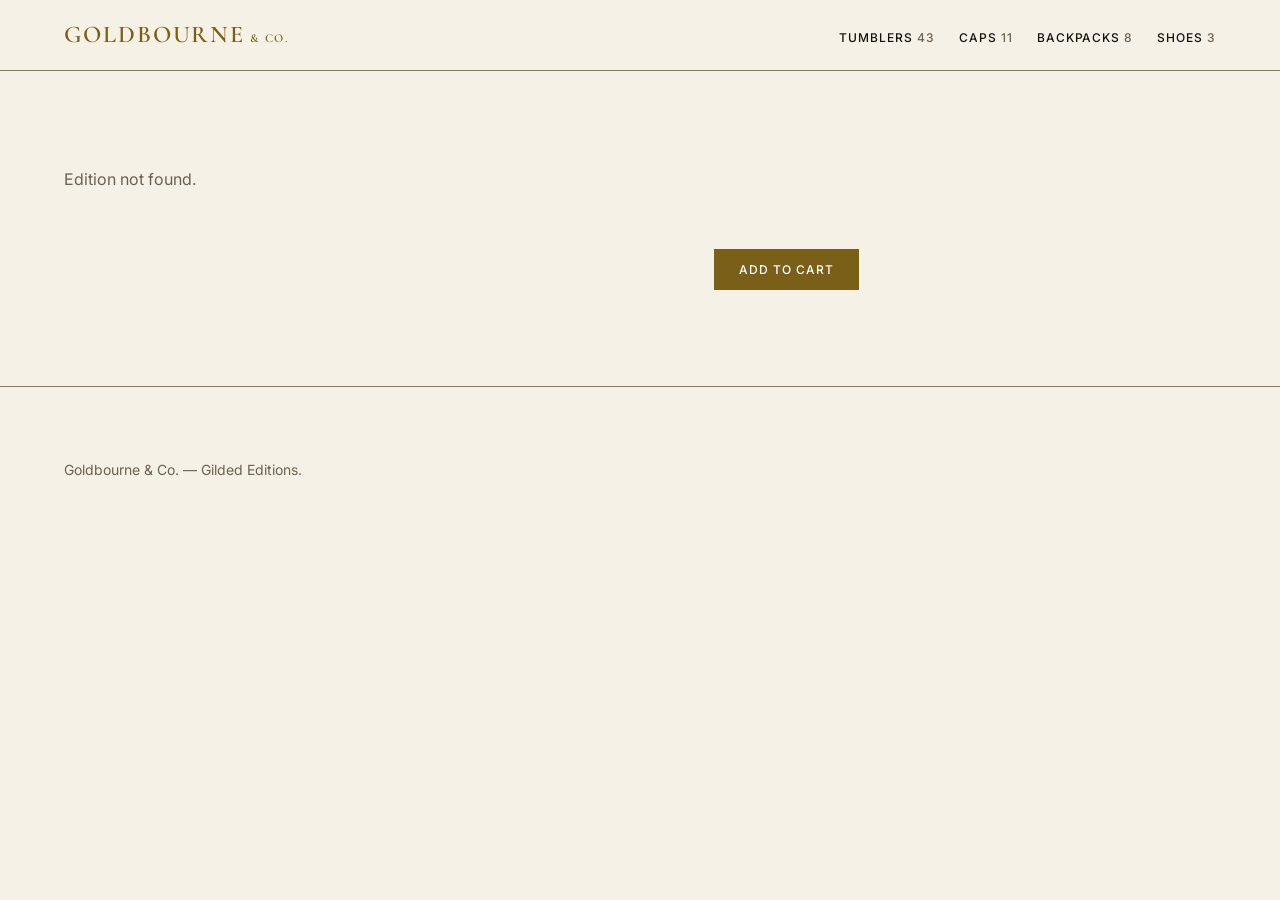
==== themes/light-minimal/product.html @ 7aeab35f "feat(light-minimal): trang sản phẩm với gallery chịu được 4 hoặc 5 ảnh Thêm galleryHtml và sectionsH" ====
<!DOCTYPE html>
<html lang="en-US">
<head>
<meta charset="utf-8">
<meta name="viewport" content="width=device-width, initial-scale=1">
<title>Edition | Goldbourne &amp; Co.</title>
<link rel="stylesheet" href="assets/tokens.css">
<link rel="stylesheet" href="assets/base.css">
<link rel="stylesheet" href="assets/components.css">
</head>
<body>

<header class="header">
  <div class="wrap header__inner">
    <a class="wordmark" href="index.html">Goldbourne<span class="wordmark__co">&amp; Co.</span></a>
    <nav class="nav" aria-label="Shop">
      <ul class="nav__list" id="typeNav"></ul>
    </nav>
  </div>
</header>

<main class="wrap section" id="pdp">
  <p class="muted" id="pdpError" hidden>Edition not found.</p>

  <div class="pdp" id="pdpContent" hidden>
    <div class="gallery" id="gallery"></div>
    <div class="pdp__info">
      <p class="label muted" id="pdpMeta"></p>
      <h1 id="pdpTitle"></h1>
      <p class="pdp__hook" id="pdpHook"></p>
      <p class="pdp__price" id="pdpPrice"></p>
      <div id="pdpVariants"></div>
      <button class="btn" type="button" id="pdpAdd">Add to cart</button>
    </div>
  </div>

  <div id="pdpSections"></div>
</main>

<footer class="footer">
  <div class="wrap">
    <p class="muted footer__legal">Goldbourne &amp; Co. — Gilded Editions.</p>
  </div>
</footer>

<script type="module" src="assets/product.js"></script>
</body>
</html>
---- themes/light-minimal/assets/tokens.css ----
/*
  Nơi DUY NHẤT chứa mã màu của theme light-minimal.
  Mọi con số contrast dưới đây đã đo và được tokens.test.mjs canh lại.
  Theme này KHÔNG có dark mode — themes/dark-maximalism giữ vai đó.
*/
:root {
  --bg: #F6F1E7;          /* kem ấm — trắng tinh làm vàng kim ngả xám */
  --fg: #14120E;          /* 16.62:1 trên --bg — AAA */
  --muted: #6B6151;       /* 5.40:1 — AA */
  --accent: #7A5F18;      /* 5.36:1 — AA. Vàng brand gốc chỉ 2.15:1 trên nền kem, không dùng được */
  --accent-fg: #FFFFFF;   /* 6.04:1 trên --accent */
  --border: #8A7C62;      /* 3.63:1 — viền là chức năng, không phải trang trí */

  /* KHÔNG có --surface. #FFFFFF trên --bg chỉ 1.13:1 → mặt card vô hình. */

  --font-heading: 'Cormorant Garamond', Georgia, serif;
  --font-body: 'Inter', system-ui, -apple-system, sans-serif;

  /* Type scale 12/14/16/18/24/32 + 48/64 hero */
  --fs-1: 0.75rem;
  --fs-2: 0.875rem;
  --fs-3: 1rem;
  --fs-4: 1.125rem;
  --fs-5: 1.5rem;
  --fs-6: 2rem;
  --fs-7: 3rem;
  --fs-8: 4rem;

  /* Spacing spacious */
  --space-1: 0.5rem;
  --space-2: 1rem;
  --space-3: 1.5rem;
  --space-4: 2rem;
  --space-5: 3rem;
  --space-6: 6rem;

  /* Passepartout */
  --mat: 2rem;            /* 32px — lề ở lưới sản phẩm */
  --mat-hero: 4rem;       /* 64px — lề ở hero */
  --radius: 0;
  --maxw: 1200px;

  --dur: 350ms;
  --ease: cubic-bezier(0.25, 0.46, 0.45, 0.94);  /* xấp xỉ power1.out */
}
---- themes/light-minimal/assets/base.css ----
@import url('https://fonts.googleapis.com/css2?family=Cormorant+Garamond:wght@400;600&family=Inter:wght@400;500&display=swap');

*, *::before, *::after { box-sizing: border-box; }

html { scroll-behavior: smooth; scroll-padding-top: 72px; }

body {
  margin: 0;
  background: var(--bg);
  color: var(--fg);
  font-family: var(--font-body);
  font-weight: 400;
  font-size: var(--fs-3);
  line-height: 1.6;
  -webkit-font-smoothing: antialiased;
}

/* Cormorant 400 — trên nền kem không cần 600 như theme dark (spec §5.4) */
h1, h2 {
  font-family: var(--font-heading);
  font-weight: 400;
  line-height: 1.2;
  margin: 0;
}

h1 { font-size: clamp(var(--fs-7), 5vw, var(--fs-8)); }
h2 { font-size: clamp(var(--fs-6), 3vw, var(--fs-7)); }

/* Wordmark là ngoại lệ duy nhất dùng weight 600 */
.wordmark {
  font-family: var(--font-heading);
  font-weight: 600;
  font-size: var(--fs-5);
  text-transform: uppercase;
  letter-spacing: 0.08em;
  color: var(--accent);
}

h3 {
  font-family: var(--font-body);
  font-weight: 500;
  font-size: var(--fs-3);
  margin: 0;
}

p { margin: 0 0 var(--space-2); }

a { color: inherit; text-decoration: none; }
a:focus-visible, button:focus-visible {
  outline: 2px solid var(--accent);
  outline-offset: 2px;
}

img { display: block; max-width: 100%; }

.wrap { max-width: var(--maxw); margin-inline: auto; padding-inline: var(--space-3); }
.section { padding-block: var(--space-6); }

/* Nhãn dòng sản phẩm và họ style — Inter 500, không dùng Cormorant (spec §5.4) */
.label {
  font-family: var(--font-body);
  font-weight: 500;
  font-size: var(--fs-1);
  text-transform: uppercase;
  letter-spacing: 0.08em;
}

.muted { color: var(--muted); }

.visually-hidden {
  position: absolute; width: 1px; height: 1px;
  overflow: hidden; clip: rect(0 0 0 0); white-space: nowrap;
}

/* Motion tier Subtle (spec §5.5) */
.reveal {
  opacity: 0;
  transform: translateY(12px);
  transition: opacity var(--dur) var(--ease), transform var(--dur) var(--ease);
}
.reveal.is-in { opacity: 1; transform: none; }

@media (prefers-reduced-motion: reduce) {
  html { scroll-behavior: auto; }
  .reveal { opacity: 1; transform: none; transition: none; }
  *, *::before, *::after {
    animation-duration: 0.01ms !important;
    animation-iteration-count: 1 !important;
    transition-duration: 0.01ms !important;
  }
}
---- themes/light-minimal/assets/components.css ----
/* ---- Lưới sản phẩm (spec §5.3) ---- */
.grid {
  display: grid;
  grid-template-columns: 1fr;
  gap: var(--space-3);
  list-style: none;
  margin: 0;
  padding: 0;
}

@media (min-width: 768px) {
  .grid { grid-template-columns: repeat(2, 1fr); gap: var(--space-4); }
}

@media (min-width: 1280px) {
  .grid { grid-template-columns: repeat(3, 1fr); gap: var(--space-5); }
}

/* ---- Thẻ Passepartout (spec §5.2) ---- */
.card { display: block; color: inherit; }

/*
  Lề là chính cơ chế. Khi hẹp, giảm số cột trước rồi mới giảm lề;
  sàn tuyệt đối 16px.
*/
.card__mat {
  padding: 1rem;
  background: var(--bg);
}

@media (min-width: 768px)  { .card__mat { padding: 1.5rem; } }
@media (min-width: 1280px) { .card__mat { padding: var(--mat); } }

.card__img {
  width: 100%;
  height: auto;
  aspect-ratio: 1 / 1;
  object-fit: cover;
  border: 1px solid var(--border);   /* cơ chế DUY NHẤT tách ảnh khỏi nền */
  border-radius: var(--radius);
}

.card__img--empty { background: var(--bg); }

.card__meta { margin: 0 0 var(--space-1); }

.card__title {
  margin: 0 0 var(--space-1);
  font-size: var(--fs-3);
  font-weight: 400;
  line-height: 1.4;
}

.card__price { margin: 0; font-size: var(--fs-2); }

.price__was {
  margin-left: var(--space-1);
  color: var(--muted);
  text-decoration: line-through;
}

.card:hover .card__img,
.card:focus-visible .card__img {
  border-color: var(--accent);
  transition: border-color var(--dur) var(--ease);
}

/* ---- Thanh facet (spec §6) ---- */
.facets {
  display: flex;
  flex-wrap: wrap;
  gap: var(--space-1);
  margin-bottom: var(--space-4);
}

.facet {
  font-family: var(--font-body);
  font-weight: 500;
  font-size: var(--fs-1);
  text-transform: uppercase;
  letter-spacing: 0.08em;
  padding: 0.5rem 1rem;
  background: transparent;
  color: var(--muted);
  border: 1px solid var(--border);
  border-radius: var(--radius);
  cursor: pointer;
}

.facet.is-active {
  background: var(--accent);
  color: var(--accent-fg);
  border-color: var(--accent);
}

/* ---- Announcement (spec §6) ---- */
.announce {
  padding: var(--space-1) var(--space-3);
  text-align: center;
  font-size: var(--fs-1);
  letter-spacing: 0.04em;
  border-bottom: 1px solid var(--border);
}

/* ---- Header ---- */
.header { border-bottom: 1px solid var(--border); }

.header__inner {
  display: flex;
  align-items: baseline;
  justify-content: space-between;
  gap: var(--space-3);
  padding-block: var(--space-2);
  flex-wrap: wrap;
}

.wordmark__co { font-size: var(--fs-1); margin-left: 0.4em; letter-spacing: 0.12em; }

.nav__list, .footer__list {
  display: flex;
  flex-wrap: wrap;
  gap: var(--space-3);
  list-style: none;
  margin: 0;
  padding: 0;
  font-family: var(--font-body);
  font-weight: 500;
  font-size: var(--fs-1);
  text-transform: uppercase;
  letter-spacing: 0.08em;
}

/* ---- Hero: passepartout phóng to (spec §5.6) ---- */
.hero__inner {
  display: grid;
  grid-template-columns: 1fr;
  gap: var(--space-4);
  align-items: center;
}

@media (min-width: 900px) {
  .hero__inner { grid-template-columns: 1fr 1fr; gap: var(--space-5); }
}

.hero__mat { padding: var(--space-3); }

@media (min-width: 1280px) { .hero__mat { padding: var(--mat-hero); } }

.hero__img {
  width: 100%;
  height: auto;
  aspect-ratio: 1 / 1;
  object-fit: cover;
  border: 1px solid var(--border);
  border-radius: var(--radius);
}

.hero__sub { font-size: var(--fs-4); margin-top: var(--space-2); }

/* ---- Nút ---- */
.btn {
  display: inline-block;
  margin-top: var(--space-3);
  padding: 0.75rem 1.5rem;
  background: var(--accent);
  color: var(--accent-fg);
  border: 1px solid var(--accent);
  border-radius: var(--radius);
  font-family: var(--font-body);
  font-weight: 500;
  font-size: var(--fs-1);
  text-transform: uppercase;
  letter-spacing: 0.08em;
}

/* ---- Footer ---- */
.footer {
  border-top: 1px solid var(--border);
  padding-block: var(--space-5);
}

.footer__list { margin-block: var(--space-2); }
.footer__legal { font-size: var(--fs-2); margin-top: var(--space-3); }

/* ---- PDP ---- */
.pdp {
  display: grid;
  grid-template-columns: 1fr;
  gap: var(--space-4);
}

@media (min-width: 900px) {
  .pdp { grid-template-columns: 1.2fr 1fr; gap: var(--space-5); align-items: start; }
}

.gallery { display: grid; grid-template-columns: 1fr; gap: var(--space-3); }

@media (min-width: 600px) { .gallery { grid-template-columns: repeat(2, 1fr); } }

.gallery__item { margin: 0; padding: var(--space-2); }

.gallery__item img {
  width: 100%;
  height: auto;
  aspect-ratio: 1 / 1;
  object-fit: cover;
  border: 1px solid var(--border);
  border-radius: var(--radius);
}

.pdp__hook { font-size: var(--fs-4); line-height: 1.5; }
.pdp__price { font-size: var(--fs-5); margin-block: var(--space-2); }

.variants { display: flex; flex-wrap: wrap; gap: var(--space-1); margin-block: var(--space-2); }

.pdp__section { max-width: 68ch; margin-top: var(--space-5); }

.pdp__heading {
  font-family: var(--font-body);
  font-weight: 500;
  font-size: var(--fs-1);
  text-transform: uppercase;
  letter-spacing: 0.08em;
  color: var(--muted);
  margin-bottom: var(--space-2);
}

.pdp__body ul { padding-left: 1.2em; }
.pdp__body li { margin-bottom: 0.4em; }
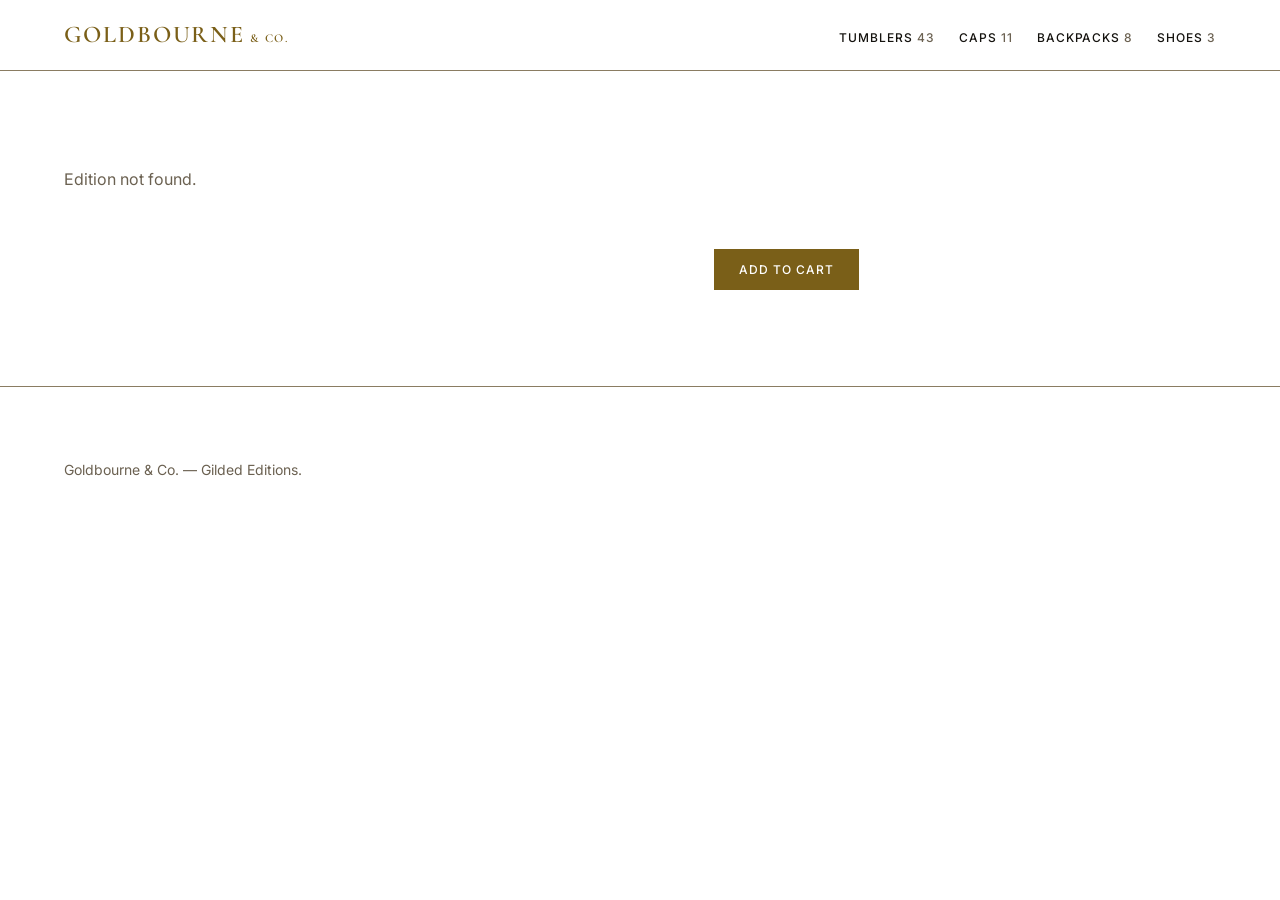
==== commit 254005ac: "feat(light-minimal): 4 dải preview, nav neo cuộn, path asset tuyệt đối" ====
--- a/themes/light-minimal/product.html
+++ b/themes/light-minimal/product.html
@@ -4,9 +4,9 @@
 <meta charset="utf-8">
 <meta name="viewport" content="width=device-width, initial-scale=1">
 <title>Edition | Goldbourne &amp; Co.</title>
-<link rel="stylesheet" href="assets/tokens.css">
-<link rel="stylesheet" href="assets/base.css">
-<link rel="stylesheet" href="assets/components.css">
+<link rel="stylesheet" href="/themes/light-minimal/assets/tokens.css">
+<link rel="stylesheet" href="/themes/light-minimal/assets/base.css">
+<link rel="stylesheet" href="/themes/light-minimal/assets/components.css">
 </head>
 <body>
 
@@ -43,6 +43,6 @@
   </div>
 </footer>
 
-<script type="module" src="assets/product.js"></script>
+<script type="module" src="/themes/light-minimal/assets/product.js"></script>
 </body>
 </html>
--- a/themes/light-minimal/assets/tokens.css
+++ b/themes/light-minimal/assets/tokens.css
@@ -1,22 +1,25 @@
 /*
-  Nơi DUY NHẤT chứa mã màu của theme light-minimal.
-  Mọi con số contrast dưới đây đã đo và được tokens.test.mjs canh lại.
+  Nơi DUY NHẤT chứa mã màu và giá trị shadow của theme light-minimal.
+  Mọi con số contrast dưới đây đo ngày 02/10/2026 và được tokens.test.mjs canh.
   Theme này KHÔNG có dark mode — themes/dark-maximalism giữ vai đó.
 */
 :root {
-  --bg: #F6F1E7;          /* kem ấm — trắng tinh làm vàng kim ngả xám */
-  --fg: #14120E;          /* 16.62:1 trên --bg — AAA */
-  --muted: #6B6151;       /* 5.40:1 — AA */
-  --accent: #7A5F18;      /* 5.36:1 — AA. Vàng brand gốc chỉ 2.15:1 trên nền kem, không dùng được */
+  --bg: #FFFFFF;
+  --fg: #14120E;          /* 18.71:1 — AAA */
+  --muted: #6B6151;       /* 6.08:1 — AA */
+  --accent: #7A5F18;      /* 6.04:1 — AA. Dùng cho MỌI chỉ báo trạng thái */
   --accent-fg: #FFFFFF;   /* 6.04:1 trên --accent */
-  --border: #8A7C62;      /* 3.63:1 — viền là chức năng, không phải trang trí */
+  --border: #8A7C62;      /* 4.09:1 — viền là chức năng: 11 ảnh cap nền marble
+                             chỉ ~1.1:1 so với nền trắng, không viền là tan mất */
 
-  /* KHÔNG có --surface. #FFFFFF trên --bg chỉ 1.13:1 → mặt card vô hình. */
+  /* 2.42:1 — CHỈ hairline trang trí. Cấm ở chữ, nút, trạng thái. Xem spec §2.4 */
+  --gold: #C9A227;
+
+  /* KHÔNG có --surface. Mặt thẻ đúng bằng --bg; shadow mới là thứ tách nó ra. */
 
   --font-heading: 'Cormorant Garamond', Georgia, serif;
   --font-body: 'Inter', system-ui, -apple-system, sans-serif;
 
-  /* Type scale 12/14/16/18/24/32 + 48/64 hero */
   --fs-1: 0.75rem;
   --fs-2: 0.875rem;
   --fs-3: 1rem;
@@ -25,21 +28,27 @@
   --fs-6: 2rem;
   --fs-7: 3rem;
   --fs-8: 4rem;
+  --fs-9: 4.5rem;
 
-  /* Spacing spacious */
   --space-1: 0.5rem;
   --space-2: 1rem;
   --space-3: 1.5rem;
   --space-4: 2rem;
   --space-5: 3rem;
   --space-6: 6rem;
+  --space-7: 8rem;
 
-  /* Passepartout */
-  --mat: 2rem;            /* 32px — lề ở lưới sản phẩm */
-  --mat-hero: 4rem;       /* 64px — lề ở hero */
+  --mat: 1.5rem;          /* 24px — padding thẻ ở desktop */
+  --mat-hero: 4rem;
   --radius: 0;
   --maxw: 1200px;
 
+  /* Tủ trưng bày, không phải elevation kiểu Material: mờ rộng, alpha thấp, ngả ấm */
+  --shadow-sm: 0 1px 2px rgba(20, 18, 14, .04), 0 8px 24px rgba(20, 18, 14, .06);
+  --shadow-md: 0 2px 4px rgba(20, 18, 14, .05), 0 16px 48px rgba(20, 18, 14, .10);
+
   --dur: 350ms;
-  --ease: cubic-bezier(0.25, 0.46, 0.45, 0.94);  /* xấp xỉ power1.out */
+  --dur-slow: 700ms;
+  --ease: cubic-bezier(0.25, 0.46, 0.45, 0.94);
+  --ease-lux: cubic-bezier(0.16, 1, 0.3, 1);   /* expo-out — thứ tạo cảm giác "mượt" */
 }
--- a/themes/light-minimal/assets/base.css
+++ b/themes/light-minimal/assets/base.css
@@ -1,4 +1,4 @@
-@import url('https://fonts.googleapis.com/css2?family=Cormorant+Garamond:wght@400;600&family=Inter:wght@400;500&display=swap');
+@import url('https://fonts.googleapis.com/css2?family=Cormorant+Garamond:wght@300..700&family=Inter:wght@300..700&display=swap');
 
 *, *::before, *::after { box-sizing: border-box; }
 
@@ -23,7 +23,7 @@
   margin: 0;
 }
 
-h1 { font-size: clamp(var(--fs-7), 5vw, var(--fs-8)); }
+h1 { font-size: clamp(var(--fs-7), 6vw, var(--fs-9)); }
 h2 { font-size: clamp(var(--fs-6), 3vw, var(--fs-7)); }
 
 /* Wordmark là ngoại lệ duy nhất dùng weight 600 */
@@ -72,17 +72,63 @@
   overflow: hidden; clip: rect(0 0 0 0); white-space: nowrap;
 }
 
-/* Motion tier Subtle (spec §5.5) */
-.reveal {
-  opacity: 0;
-  transform: translateY(12px);
-  transition: opacity var(--dur) var(--ease), transform var(--dur) var(--ease);
+/*
+  Motion (spec §6.2). Luật cứng: MẶC ĐỊNH LÀ HIỆN.
+  Trạng thái ẩn chỉ tồn tại bên trong nhánh dưới. Không có đường nào dẫn tới
+  nội dung ẩn vĩnh viễn — kể cả khi JS không chạy.
+*/
+.reveal { opacity: 1; }
+
+@media (prefers-reduced-motion: no-preference) {
+  /* Chrome 115+, Safari 26+. Firefox 152 vẫn sau cờ → rơi về IntersectionObserver */
+  @supports (animation-timeline: view()) {
+    @keyframes reveal-in {
+      from { opacity: 0; transform: translateY(1.5rem); }
+      to   { opacity: 1; transform: none; }
+    }
+    .reveal {
+      animation: reveal-in linear both;
+      animation-timeline: view();
+      animation-range: entry 0% cover 35%;
+      /* KHÔNG khai animation-duration — nó bị bỏ qua khi có animation-timeline */
+    }
+  }
+
+  /* Nhánh JS: main.js chỉ thêm class này khi @supports ở trên không chạy */
+  .js-reveal { opacity: 0; transform: translateY(1.5rem);
+               transition: opacity var(--dur) var(--ease-lux), transform var(--dur) var(--ease-lux); }
+  .js-reveal.is-in { opacity: 1; transform: none; }
 }
-.reveal.is-in { opacity: 1; transform: none; }
+
+/*
+  Variable Font Hover — port ý tưởng từ Fancy Components (MIT, danielpetho/fancy).
+  Chạy được là nhờ trục variable nạp ở @import đầu file.
+*/
+.hover-wght { transition: font-weight var(--dur) var(--ease-lux); }
+.hover-wght:hover, .hover-wght:focus-visible { font-weight: 600; }
+
+/*
+  Vertical Cut Reveal — port ý tưởng từ Fancy Components (MIT).
+  Bọc ngoài mang aria-label nguyên câu, các span con aria-hidden (cut-reveal.mjs).
+  animation-fill-mode backwards: trước khi delay trôi hết thì áp trạng thái from,
+  nên khi KHÔNG có animation chữ vẫn hiện bình thường.
+*/
+.cut { display: inline-block; overflow: hidden; vertical-align: bottom; }
+.cut__in { display: inline-block; }
+
+@media (prefers-reduced-motion: no-preference) {
+  @keyframes cut-up {
+    from { transform: translateY(100%); }
+    to   { transform: none; }
+  }
+  .cut__in {
+    animation: cut-up var(--dur-slow) var(--ease-lux) backwards;
+    animation-delay: calc(var(--i, 0) * 60ms);
+  }
+}
 
 @media (prefers-reduced-motion: reduce) {
   html { scroll-behavior: auto; }
-  .reveal { opacity: 1; transform: none; transition: none; }
   *, *::before, *::after {
     animation-duration: 0.01ms !important;
     animation-iteration-count: 1 !important;
--- a/themes/light-minimal/assets/components.css
+++ b/themes/light-minimal/assets/components.css
@@ -16,31 +16,63 @@
   .grid { grid-template-columns: repeat(3, 1fr); gap: var(--space-5); }
 }
 
-/* ---- Thẻ Passepartout (spec §5.2) ---- */
+/* ---- Thẻ Passepartout (spec §3.1) ---- */
 .card { display: block; color: inherit; }
 
 /*
-  Lề là chính cơ chế. Khi hẹp, giảm số cột trước rồi mới giảm lề;
-  sàn tuyệt đối 16px.
+  Thẻ trắng trên trang trắng là vô hình — shadow ở đây là CHỨC NĂNG, không
+  phải trang trí. Đây đúng là thứ spec 01/10 không thể có vì Swiss cấm shadow.
 */
 .card__mat {
   padding: 1rem;
   background: var(--bg);
-}
-
-@media (min-width: 768px)  { .card__mat { padding: 1.5rem; } }
+  box-shadow: var(--shadow-sm);
+  transition: box-shadow var(--dur) var(--ease-lux), transform var(--dur) var(--ease-lux);
+}
+
+@media (min-width: 768px)  { .card__mat { padding: 1.25rem; } }
 @media (min-width: 1280px) { .card__mat { padding: var(--mat); } }
+
+.card:hover .card__mat,
+.card:focus-visible .card__mat {
+  box-shadow: var(--shadow-md);
+  transform: translateY(-4px);
+}
+
+/* Hai ảnh chồng đúng một ô lưới */
+.card__frame { display: grid; }
+.card__frame > * { grid-area: 1 / 1; }
 
 .card__img {
   width: 100%;
   height: auto;
   aspect-ratio: 1 / 1;
   object-fit: cover;
-  border: 1px solid var(--border);   /* cơ chế DUY NHẤT tách ảnh khỏi nền */
+  /*
+    Viền là cơ chế DUY NHẤT tách ảnh khỏi mặt thẻ. Shadow tách THẺ khỏi TRANG,
+    nó không tách ẢNH khỏi MẶT THẺ — 11 ảnh cap nền marble vẫn tan mất nếu bỏ.
+  */
+  border: 1px solid var(--border);
   border-radius: var(--radius);
 }
 
 .card__img--empty { background: var(--bg); }
+
+/*
+  Máy cảm ứng không có hover thật. Để display:none thì trình duyệt cũng không
+  tải ảnh 02 — vừa đúng hành vi vừa tiết kiệm băng thông.
+*/
+.card__img--hover { display: none; }
+
+@media (hover: hover) {
+  .card__img--hover {
+    display: block;
+    opacity: 0;
+    transition: opacity 400ms var(--ease-lux);
+  }
+  .card:hover .card__img--hover,
+  .card:focus-visible .card__img--hover { opacity: 1; }
+}
 
 .card__meta { margin: 0 0 var(--space-1); }
 
@@ -57,12 +89,6 @@
   margin-left: var(--space-1);
   color: var(--muted);
   text-decoration: line-through;
-}
-
-.card:hover .card__img,
-.card:focus-visible .card__img {
-  border-color: var(--accent);
-  transition: border-color var(--dur) var(--ease);
 }
 
 /* ---- Thanh facet (spec §6) ---- */
@@ -130,7 +156,7 @@
   letter-spacing: 0.08em;
 }
 
-/* ---- Hero: passepartout phóng to (spec §5.6) ---- */
+/* ---- Hero carousel (spec §4) ---- */
 .hero__inner {
   display: grid;
   grid-template-columns: 1fr;
@@ -139,12 +165,15 @@
 }
 
 @media (min-width: 900px) {
-  .hero__inner { grid-template-columns: 1fr 1fr; gap: var(--space-5); }
-}
-
-.hero__mat { padding: var(--space-3); }
+  .hero__inner { grid-template-columns: 1fr 1.1fr; gap: var(--space-6); }
+}
+
+.hero__mat { padding: var(--space-3); box-shadow: var(--shadow-md); }
 
 @media (min-width: 1280px) { .hero__mat { padding: var(--mat-hero); } }
+
+.hero__track { display: grid; }
+.hero__track > img { grid-area: 1 / 1; }
 
 .hero__img {
   width: 100%;
@@ -153,6 +182,51 @@
   object-fit: cover;
   border: 1px solid var(--border);
   border-radius: var(--radius);
+  opacity: 0;
+  transition: opacity var(--dur-slow) var(--ease-lux);
+}
+
+.hero__img.is-current { opacity: 1; }
+
+/* Ken Burns: chậm tới mức không ai bắt được nó đang chạy */
+@media (prefers-reduced-motion: no-preference) {
+  @keyframes ken-burns { from { transform: scale(1); } to { transform: scale(1.04); } }
+  .hero__img.is-current { animation: ken-burns 7s linear both; }
+}
+
+.hero__controls {
+  display: flex;
+  align-items: center;
+  gap: var(--space-2);
+  margin-top: var(--space-3);
+}
+
+.hero__dots { display: flex; gap: var(--space-1); }
+
+.hero__dot {
+  width: 2rem;
+  height: 2px;
+  padding: 0;
+  background: var(--border);
+  border: 0;
+  cursor: pointer;
+}
+
+/* Chỉ báo trạng thái dùng --accent. KHÔNG dùng --gold: 2.42:1, không đủ */
+.hero__dot[aria-current="true"] { background: var(--accent); }
+
+.hero__btn {
+  font-family: var(--font-body);
+  font-weight: 500;
+  font-size: var(--fs-1);
+  text-transform: uppercase;
+  letter-spacing: 0.08em;
+  padding: 0.5rem 0.75rem;
+  background: transparent;
+  color: var(--accent);
+  border: 1px solid var(--border);
+  border-radius: var(--radius);
+  cursor: pointer;
 }
 
 .hero__sub { font-size: var(--fs-4); margin-top: var(--space-2); }
@@ -227,3 +301,11 @@
 
 .pdp__body ul { padding-left: 1.2em; }
 .pdp__body li { margin-bottom: 0.4em; }
+
+/* ---- Dải preview (spec §7) ---- */
+.preview { padding-block: var(--space-6); }
+
+.preview__heading { margin-bottom: var(--space-4); }
+
+/* Hairline vàng — thứ DUY NHẤT trong theme dùng var(--gold), và chỉ ở border */
+.preview + .preview { border-top: 1px solid var(--gold); }
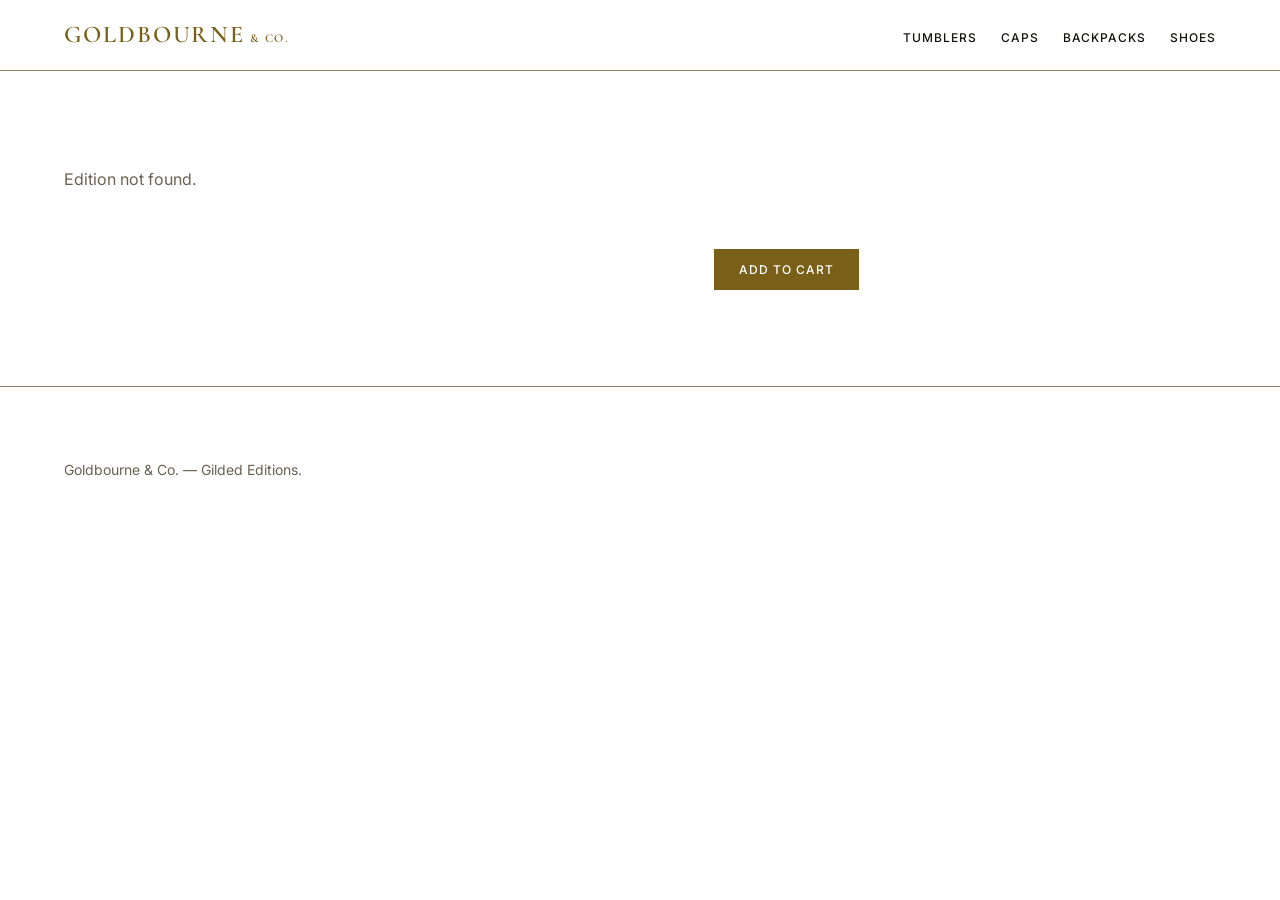
==== commit e87a77e4: "fix(light-minimal): bỏ số đếm nói dối, vá neo PDP gãy và trạng thái rỗng - nav (header/footer, trang" ====
--- a/themes/light-minimal/product.html
+++ b/themes/light-minimal/product.html
@@ -12,7 +12,7 @@
 
 <header class="header">
   <div class="wrap header__inner">
-    <a class="wordmark" href="index.html">Goldbourne<span class="wordmark__co">&amp; Co.</span></a>
+    <a class="wordmark" href="/themes/light-minimal/index.html">Goldbourne<span class="wordmark__co">&amp; Co.</span></a>
     <nav class="nav" aria-label="Shop">
       <ul class="nav__list" id="typeNav"></ul>
     </nav>
--- a/themes/light-minimal/assets/components.css
+++ b/themes/light-minimal/assets/components.css
@@ -15,6 +15,9 @@
 @media (min-width: 1280px) {
   .grid { grid-template-columns: repeat(3, 1fr); gap: var(--space-5); }
 }
+
+/* Thông báo khi dải rỗng (products.json không nạp được) — chiếm trọn hàng, không kẹt vào 1 cột. */
+.grid__empty { grid-column: 1 / -1; }
 
 /* ---- Thẻ Passepartout (spec §3.1) ---- */
 .card { display: block; color: inherit; }
@@ -203,17 +206,32 @@
 
 .hero__dots { display: flex; gap: var(--space-1); }
 
+/*
+  Vùng bấm phải đạt tối thiểu 24px (WCAG 2.2 SC 2.5.8 Target Size Minimum) dù
+  đường kẻ nhìn thấy vẫn mỏng 2px — nút cao 24px trong suốt, đường kẻ vẽ bằng
+  ::before để không phình to phần hiển thị.
+*/
 .hero__dot {
   width: 2rem;
-  height: 2px;
+  height: 24px;
   padding: 0;
-  background: var(--border);
+  background: none;
   border: 0;
   cursor: pointer;
+  display: flex;
+  align-items: center;
+}
+
+.hero__dot::before {
+  content: "";
+  display: block;
+  width: 100%;
+  height: 2px;
+  background: var(--border);
 }
 
 /* Chỉ báo trạng thái dùng --accent. KHÔNG dùng --gold: 2.42:1, không đủ */
-.hero__dot[aria-current="true"] { background: var(--accent); }
+.hero__dot[aria-current="true"]::before { background: var(--accent); }
 
 .hero__btn {
   font-family: var(--font-body);
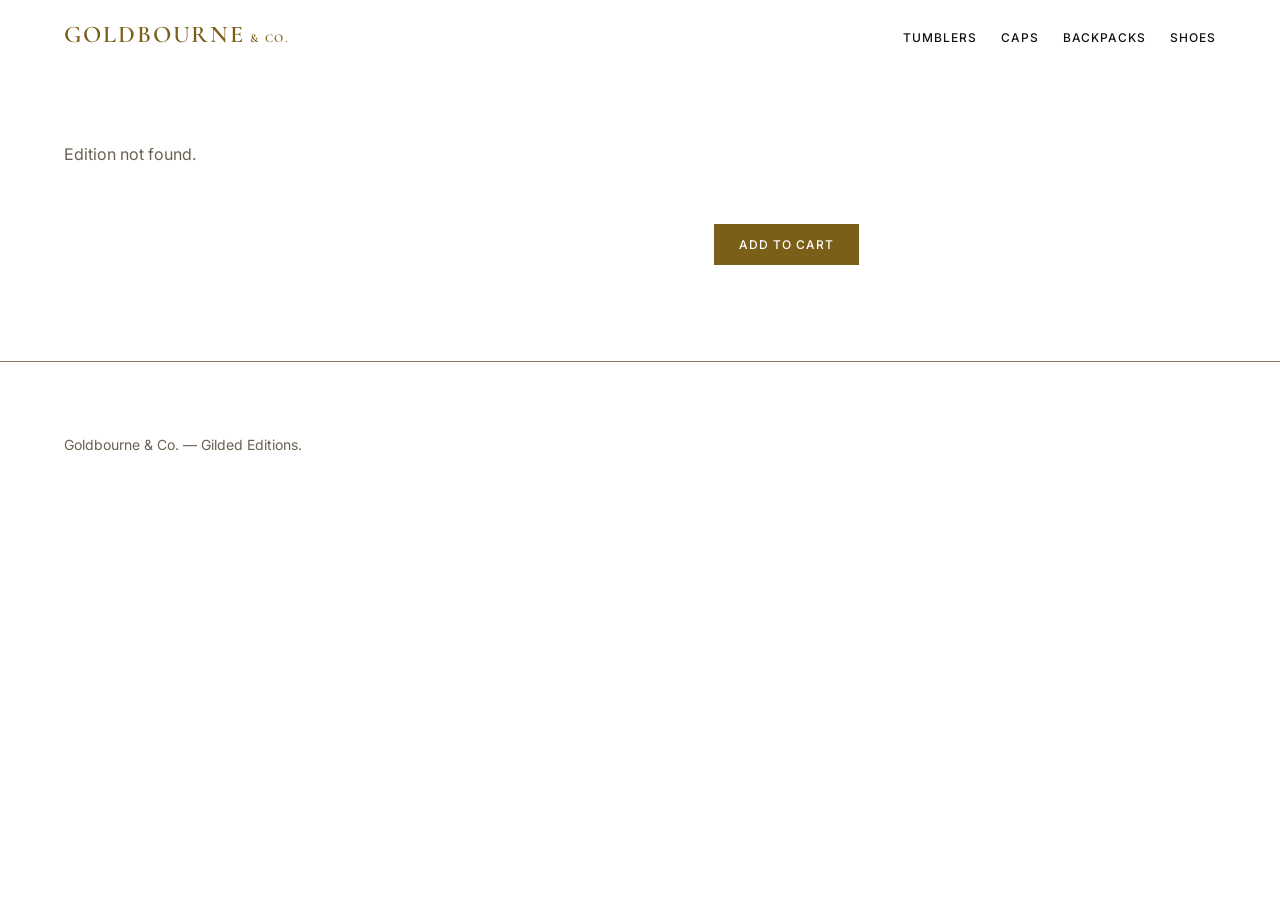
==== commit c1511a80: "feat(light-minimal): header dính/co khi cuộn, hairline vàng, progress bar đọc trang Thêm 3 tính năng" ====
--- a/themes/light-minimal/product.html
+++ b/themes/light-minimal/product.html
@@ -12,11 +12,12 @@
 
 <header class="header">
   <div class="wrap header__inner">
-    <a class="wordmark" href="/themes/light-minimal/index.html">Goldbourne<span class="wordmark__co">&amp; Co.</span></a>
+    <a class="wordmark hover-wght" href="/themes/light-minimal/index.html">Goldbourne<span class="wordmark__co">&amp; Co.</span></a>
     <nav class="nav" aria-label="Shop">
       <ul class="nav__list" id="typeNav"></ul>
     </nav>
   </div>
+  <div class="progress" aria-hidden="true"></div>
 </header>
 
 <main class="wrap section" id="pdp">
--- a/themes/light-minimal/assets/tokens.css
+++ b/themes/light-minimal/assets/tokens.css
@@ -27,7 +27,6 @@
   --fs-5: 1.5rem;
   --fs-6: 2rem;
   --fs-7: 3rem;
-  --fs-8: 4rem;
   --fs-9: 4.5rem;
 
   --space-1: 0.5rem;
@@ -36,7 +35,7 @@
   --space-4: 2rem;
   --space-5: 3rem;
   --space-6: 6rem;
-  --space-7: 8rem;
+  --space-7: 8rem;         /* khai sẵn, chưa dùng — chờ "thêm khoảng thở" §2.3 */
 
   --mat: 1.5rem;          /* 24px — padding thẻ ở desktop */
   --mat-hero: 4rem;
@@ -49,6 +48,5 @@
 
   --dur: 350ms;
   --dur-slow: 700ms;
-  --ease: cubic-bezier(0.25, 0.46, 0.45, 0.94);
   --ease-lux: cubic-bezier(0.16, 1, 0.3, 1);   /* expo-out — thứ tạo cảm giác "mượt" */
 }
--- a/themes/light-minimal/assets/base.css
+++ b/themes/light-minimal/assets/base.css
@@ -2,7 +2,28 @@
 
 *, *::before, *::after { box-sizing: border-box; }
 
-html { scroll-behavior: smooth; scroll-padding-top: 72px; }
+/*
+  72px từng được đặt cho một header sticky CHƯA TỪNG TỒN TẠI (nợ kỹ thuật cũ).
+  Giờ header đã dính thật (components.css .header) và co lại khi cuộn qua
+  hero (spec §6.3) — bằng mắt lúc người dùng cuộn tới một neo thì header
+  LUÔN ở trạng thái đã co (animation-range hoàn tất trong hero, animation-
+  fill-mode "both" khoá trạng thái đó cho mọi vị trí xa hơn).
+
+  Đo thật bằng Chrome 154 (chromium.launch channel 'chrome'), header ở
+  trạng thái CO:
+    - ≥560px viewport: wordmark + nav vừa một hàng → 45.8px cao → 46px
+    - <560px: .header__inner (flex-wrap) xuống hai hàng ngay cả khi đã co
+      → 88.98px cao → 89px
+  560px là ngưỡng đo được, không phải breakpoint khai báo sẵn — nó rơi ra từ
+  flex-wrap tự nhiên của .header__inner theo độ dài thật của wordmark+nav,
+  không phải lựa chọn tuỳ ý. Đổi nội dung nav hoặc .wordmark thì phải đo lại
+  cả ngưỡng lẫn hai con số chiều cao này.
+*/
+html { scroll-behavior: smooth; scroll-padding-top: 89px; }
+
+@media (min-width: 560px) {
+  html { scroll-padding-top: 46px; }
+}
 
 body {
   margin: 0;
@@ -15,7 +36,7 @@
   -webkit-font-smoothing: antialiased;
 }
 
-/* Cormorant 400 — trên nền kem không cần 600 như theme dark (spec §5.4) */
+/* Cormorant 400 — trên nền trắng không cần 600 như theme dark (spec §5.4) */
 h1, h2 {
   font-family: var(--font-heading);
   font-weight: 400;
@@ -108,6 +129,14 @@
 .hover-wght:hover, .hover-wght:focus-visible { font-weight: 600; }
 
 /*
+  .wordmark đã đứng sẵn ở weight 600 (ngoại lệ duy nhất của theme, xem rule
+  phía trên) — hover về 600 là no-op đo được: 600 → 600, không đổi gì.
+  Đích hover riêng, nặng hơn nền của chính nó. Không hạ weight nền xuống để
+  đạt chênh lệch — 600 là chốt của spec cho dấu hiệu thương hiệu.
+*/
+.wordmark.hover-wght:hover, .wordmark.hover-wght:focus-visible { font-weight: 700; }
+
+/*
   Vertical Cut Reveal — port ý tưởng từ Fancy Components (MIT).
   Bọc ngoài mang aria-label nguyên câu, các span con aria-hidden (cut-reveal.mjs).
   animation-fill-mode backwards: trước khi delay trôi hết thì áp trạng thái from,
--- a/themes/light-minimal/assets/components.css
+++ b/themes/light-minimal/assets/components.css
@@ -3,9 +3,6 @@
   display: grid;
   grid-template-columns: 1fr;
   gap: var(--space-3);
-  list-style: none;
-  margin: 0;
-  padding: 0;
 }
 
 @media (min-width: 768px) {
@@ -95,13 +92,6 @@
 }
 
 /* ---- Thanh facet (spec §6) ---- */
-.facets {
-  display: flex;
-  flex-wrap: wrap;
-  gap: var(--space-1);
-  margin-bottom: var(--space-4);
-}
-
 .facet {
   font-family: var(--font-body);
   font-weight: 500;
@@ -123,16 +113,77 @@
 }
 
 /* ---- Announcement (spec §6) ---- */
+/* Hairline vàng (spec §7 mục 1) — trang trí thuần, border nhận màu nên hợp luật §2.4 */
 .announce {
   padding: var(--space-1) var(--space-3);
   text-align: center;
   font-size: var(--fs-1);
   letter-spacing: 0.04em;
-  border-bottom: 1px solid var(--border);
+  border-bottom: 1px solid var(--gold);
 }
 
 /* ---- Header ---- */
-.header { border-bottom: 1px solid var(--border); }
+/*
+  BUG THẬT đã đo được (không phải giả thuyết): .header co lại bằng cách co
+  padding-block/font-size của CHÍNH các phần tử bên trong nó. .header là
+  position: sticky — một sticky vẫn chiếm chỗ trong flow bằng đúng kích
+  thước HIỆN TẠI của chính nó, không phải kích thước "full" ban đầu. Vậy
+  khi header co lại GIỮA LÚC đang cuộn, flow phía dưới nó dịch lên theo,
+  đúng bằng chênh lệch cao full/co (~25.6px đo bằng Chrome 154 tại 1440px).
+
+  Hệ quả: bấm nav trong trang (smooth-scroll gốc trình duyệt) tính điểm đến
+  MỘT LẦN lúc bắt đầu cuộn, dựa trên layout lúc đó (header còn full). Suốt
+  quá trình cuộn, header co dần → flow dịch lên ~25.6px → điểm đến cũ lệch
+  so với đích thật → tiêu đề dải cuối cùng nằm lọt dưới header (~-25px gap,
+  đo bằng getBoundingClientRect trước/sau). Deep-link nguội (main.js,
+  scrollIntoView instant) không dính vì trình duyệt đã tự nhảy theo hash
+  TRƯỚC KHI JS chạy, lúc đó header đã co xong, không còn gì dịch chuyển
+  giữa chừng nữa — hai đường test ra hai kết quả khác nhau chỉ vì thời điểm
+  "tính đích" rơi vào hai pha khác nhau của animation, không phải vì công
+  thức sai.
+
+  Thử đầu tiên: bọc .header trong một div spacer riêng, cố định chiều cao.
+  SAI — vì div đó liền trở thành containing block của .header (sticky bị
+  giới hạn "không vượt khỏi containing block"), và containing block chỉ
+  cao 46-89px thì sticky mất gần hết quãng đường, header trôi mất khỏi màn
+  hình chỉ sau vài chục px cuộn (đo được headerBottom ra tới -2898px, tức
+  header rơi hẳn ra khỏi khung nhìn). Đã bỏ cách này.
+
+  Sửa đúng: giữ .header là con trực tiếp của <body> như cũ (containing
+  block vẫn là toàn trang, sticky không bị giới hạn quãng đường) — CHỈ khai
+  height CỐ ĐỊNH tường minh ngay trên .header (bằng đúng chiều cao ĐÃ CO,
+  khớp scroll-padding-top ở base.css, cùng ngưỡng 560px). height tường minh
+  không phụ thuộc padding/font-size bên trong .header__inner nữa → flow
+  phía dưới .header không bao giờ dịch chuyển, bất kể .header__inner co
+  giãn ra sao.
+
+  Ở đầu trang (padding/font-size còn full), nội dung bên trong CAO HƠN
+  height cố định của .header — tràn ra ngoài đáy (overflow mặc định là
+  visible), đè lên padding-block (var(--space-6) = 96px) của .hero.section
+  ngay bên dưới, một vùng trống không có nội dung thật nên không che chữ/
+  ảnh nào. Chênh lệch tối đa đo được ~25.6px, nằm gọn trong 96px đó.
+
+  Đánh đổi CHẤP NHẬN ĐƯỢC: hairline (border-bottom của .header) và .progress
+  (absolute, bottom:0 trong .header) bám theo ĐÁY HỘP CỐ ĐỊNH, không phải
+  đáy nội dung đang tràn — trong đúng quãng 0-480px đầu khi header còn to,
+  cả hai có thể nằm cao hơn vài px so với đáy chữ thật. Thuần trang trí,
+  animation-range 0-480px chỉ là một phần nhỏ của toàn trang (~3500px) nên
+  .progress ở quãng đó cũng gần như scaleX(0) — sai lệch không ai thấy
+  bằng mắt, và không phạm yêu cầu đo được nào (hairline ẩn ở đầu trang/hiện
+  sau hero; progress ~0% đầu, ~100% cuối).
+*/
+.header {
+  position: sticky;
+  top: 0;
+  z-index: 10;
+  background: var(--bg);
+  border-bottom: 1px solid transparent;
+  height: 89px;
+}
+
+@media (min-width: 560px) {
+  .header { height: 46px; }
+}
 
 .header__inner {
   display: flex;
@@ -144,6 +195,97 @@
 }
 
 .wordmark__co { font-size: var(--fs-1); margin-left: 0.4em; letter-spacing: 0.12em; }
+
+/*
+  Header co lại + hairline vàng hiện ra dưới nó khi cuộn qua hero (spec §6.3,
+  §7 mục 2). Thuần CSS, chạy trên compositor, không tốn JS.
+
+  animation-range 0–480px xấp xỉ chiều cao hero ở desktop (đo thật ~752px tại
+  1440px viewport) — không cần khớp tuyệt đối vì đây là hiệu ứng trang trí:
+  hoàn tất sớm/muộn vài chục px không ai nhận ra bằng mắt, và animation-fill-
+  mode "both" khoá trạng thái "to" (đã co) cho mọi vị trí cuộn xa hơn, kể cả
+  cú nhảy tức thì của scrollIntoView khi tới từ deep-link (main.js).
+
+  KHÔNG khai animation-duration — nó bị bỏ qua khi có animation-timeline
+  (xem chú thích cùng nội dung ở base.css .reveal).
+
+  border-bottom-color (không phải border/background) để hairline là MỘT
+  khai báo border nhận màu — hợp hàng rào vàng §2.4. Firefox (animation-
+  timeline sau cờ tới FF152) và prefers-reduced-motion: reduce đều rơi về
+  khai báo tĩnh border-bottom: 1px solid transparent ở trên — header đứng
+  yên ở size đầy đủ, không hairline. Trang trí thuần, thiếu thì vẫn đúng.
+*/
+@media (prefers-reduced-motion: no-preference) {
+  @supports (animation-timeline: scroll(root block)) {
+    @keyframes header-hairline {
+      from { border-bottom-color: transparent; }
+      to   { border-bottom-color: var(--gold); }
+    }
+    @keyframes header-shrink {
+      from { padding-block: var(--space-2); }
+      to   { padding-block: 0.5rem; }
+    }
+    @keyframes header-wordmark-shrink {
+      from { font-size: var(--fs-5); }
+      to   { font-size: var(--fs-4); }
+    }
+
+    .header {
+      animation: header-hairline linear both;
+      animation-timeline: scroll(root block);
+      animation-range: 0 480px;
+    }
+    .header__inner {
+      animation: header-shrink linear both;
+      animation-timeline: scroll(root block);
+      animation-range: 0 480px;
+    }
+    .header .wordmark {
+      animation: header-wordmark-shrink linear both;
+      animation-timeline: scroll(root block);
+      animation-range: 0 480px;
+    }
+  }
+}
+
+/*
+  Hairline tiến độ đọc (spec §6.3) — thanh mảnh dưới header, bề ngang lớn
+  dần theo tiến độ cuộn trang. Định vị absolute vào mép dưới .header (sticky
+  ở trên lập context định vị) nên luôn bám đúng đáy header dù header đang co
+  hay đầy đủ, không cần tính lại chiều cao bằng JS.
+
+  --accent, KHÔNG --gold: thanh này MANG THÔNG TIN (tiến độ đọc trang), vàng
+  chỉ dành cho trang trí thuần (spec §2.4). aria-hidden="true" ở markup vì
+  đây là bổ trợ thị giác, không phải nội dung.
+
+  scaleX(0) mặc định — KHÔNG phải opacity:0 — nên không phạm luật "mặc định
+  là hiện": phần tử vẫn hiện diện, chỉ co bề ngang về 0, không che hay chắn
+  gì ở trạng thái đứng yên (Firefox / reduced-motion / không @supports).
+*/
+.progress {
+  position: absolute;
+  left: 0;
+  right: 0;
+  bottom: 0;
+  height: 2px;
+  background: var(--accent);
+  transform: scaleX(0);
+  transform-origin: left center;
+}
+
+@media (prefers-reduced-motion: no-preference) {
+  @supports (animation-timeline: scroll(root block)) {
+    @keyframes progress-scale {
+      from { transform: scaleX(0); }
+      to   { transform: scaleX(1); }
+    }
+    .progress {
+      animation: progress-scale linear both;
+      animation-timeline: scroll(root block);
+      animation-range: 0 100%;
+    }
+  }
+}
 
 .nav__list, .footer__list {
   display: flex;
@@ -321,8 +463,7 @@
 .pdp__body li { margin-bottom: 0.4em; }
 
 /* ---- Dải preview (spec §7) ---- */
-.preview { padding-block: var(--space-6); }
-
+/* Không cần padding-block riêng: mọi .preview trong index.html đều mang luôn class .section (base.css) */
 .preview__heading { margin-bottom: var(--space-4); }
 
 /* Hairline vàng — thứ DUY NHẤT trong theme dùng var(--gold), và chỉ ở border */
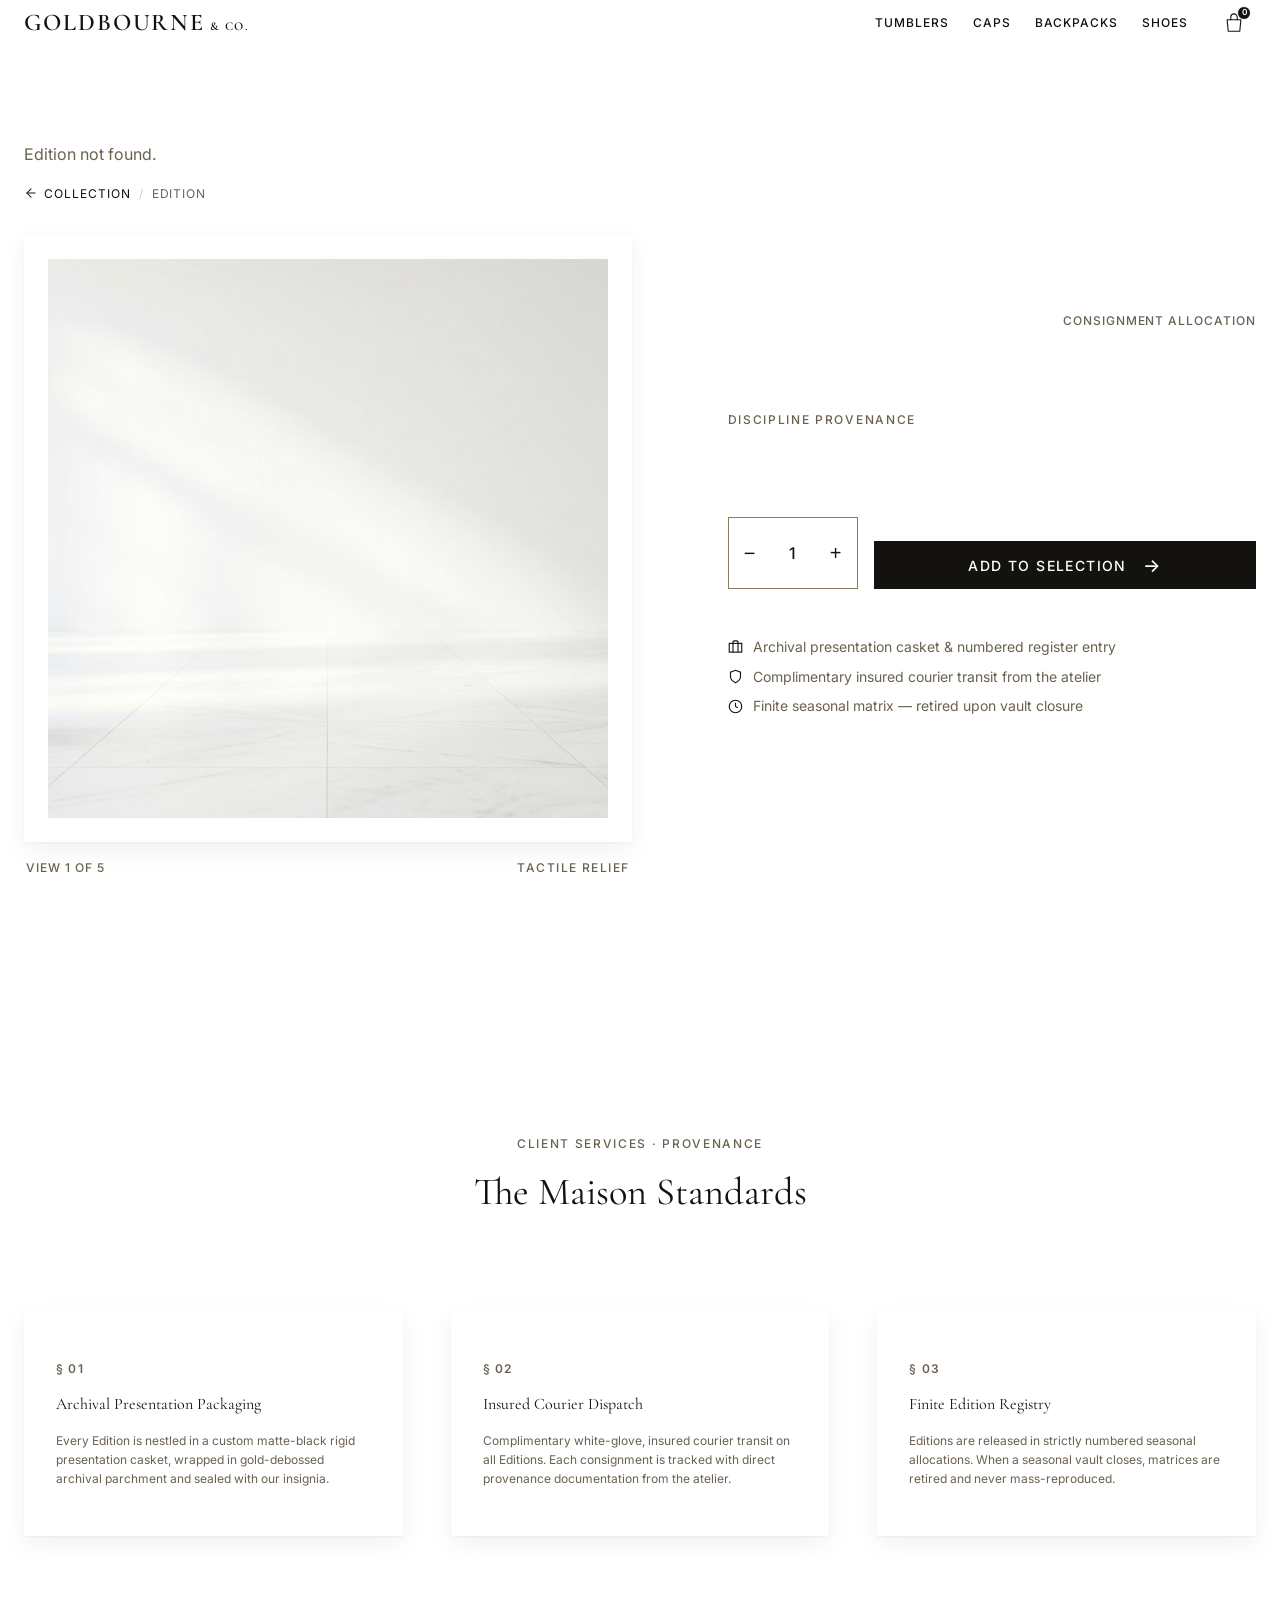
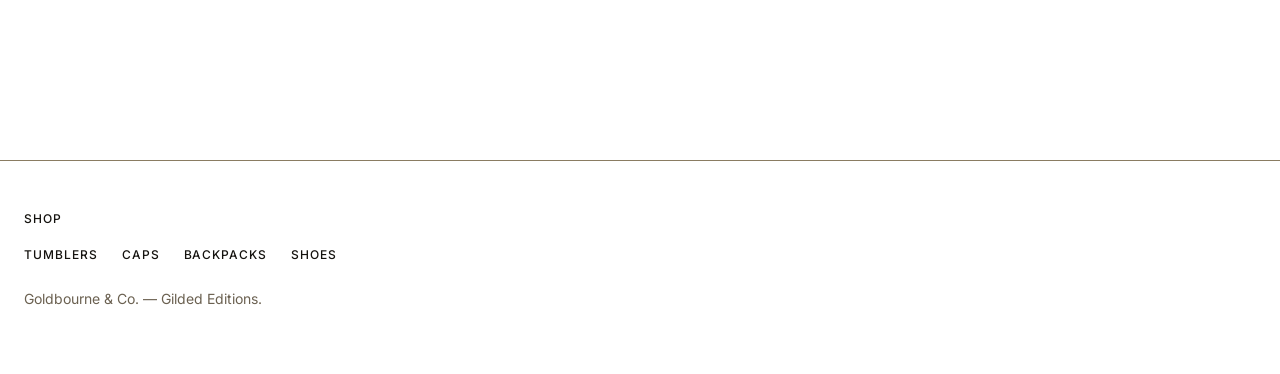
==== commit 51d4623b: "update theme light" ====
--- a/themes/light-minimal/product.html
+++ b/themes/light-minimal/product.html
@@ -12,10 +12,26 @@
 
 <header class="header">
   <div class="wrap header__inner">
+    <button class="menu-btn" id="menuToggle" type="button" aria-label="Open menu" aria-controls="menuDrawer" aria-expanded="false">
+      <svg class="menu-btn__icon" width="22" height="22" viewBox="0 0 24 24" fill="none" stroke="currentColor" stroke-width="1.15" stroke-linecap="round" stroke-linejoin="round" aria-hidden="true">
+        <line x1="3.5" y1="7" x2="20.5" y2="7"></line>
+        <line x1="3.5" y1="12" x2="20.5" y2="12"></line>
+        <line x1="3.5" y1="17" x2="20.5" y2="17"></line>
+      </svg>
+    </button>
     <a class="wordmark hover-wght" href="/themes/light-minimal/index.html">Goldbourne<span class="wordmark__co">&amp; Co.</span></a>
-    <nav class="nav" aria-label="Shop">
-      <ul class="nav__list" id="typeNav"></ul>
-    </nav>
+    <div class="header__nav-wrap">
+      <nav class="nav" aria-label="Shop">
+        <ul class="nav__list" id="typeNav"></ul>
+      </nav>
+      <button class="cart-btn" id="cartToggle" type="button" aria-label="Open cart (0 items)" aria-controls="cartDrawer" aria-expanded="false">
+        <svg class="cart-btn__icon" width="22" height="22" viewBox="0 0 24 24" fill="none" stroke="currentColor" stroke-width="1.2" stroke-linecap="round" stroke-linejoin="round" aria-hidden="true">
+          <path d="M4.5 8.5h15l-1.2 12.5H5.7L4.5 8.5z"/>
+          <path d="M8.5 8.5V5.5a3.5 3.5 0 0 1 7 0v3"/>
+        </svg>
+        <span class="cart-btn__count" id="cartCount" aria-hidden="true">0</span>
+      </button>
+    </div>
   </div>
   <div class="progress" aria-hidden="true"></div>
 </header>
@@ -23,26 +39,247 @@
 <main class="wrap section" id="pdp">
   <p class="muted" id="pdpError" hidden>Edition not found.</p>
 
+  <nav class="pdp-breadcrumb" id="pdpBreadcrumb" aria-label="Breadcrumb" hidden>
+    <a class="pdp-breadcrumb__back hover-wght" id="pdpBackLink" href="/themes/light-minimal/index.html">
+      <svg width="14" height="14" viewBox="0 0 24 24" fill="none" stroke="currentColor" stroke-width="1.8" stroke-linecap="round" stroke-linejoin="round" aria-hidden="true">
+        <line x1="19" y1="12" x2="5" y2="12"></line>
+        <polyline points="12 19 5 12 12 5"></polyline>
+      </svg>
+      <span id="pdpBackText">Collection</span>
+    </a>
+    <span class="pdp-breadcrumb__sep" aria-hidden="true">&sol;</span>
+    <span class="pdp-breadcrumb__current" id="pdpCrumbCurrent">Edition</span>
+  </nav>
+
   <div class="pdp" id="pdpContent" hidden>
-    <div class="gallery" id="gallery"></div>
+    <!-- Gallery Column -->
+    <div class="pdp__gallery-col">
+      <div class="pdp-stage" id="pdpStage">
+        <div class="pdp-stage__mat">
+          <div class="pdp-stage__frame">
+            <img class="pdp-stage__img" id="stageImg" src="/themes/light-minimal/assets/hero-tumbler.jpg" alt="" width="1264" height="1264">
+          </div>
+        </div>
+        <div class="pdp-stage__meta">
+          <span class="label muted" id="stageCaption">View 1 of 5</span>
+          <span class="pdp-stage__badge" id="stageBadge">Tactile Relief</span>
+        </div>
+      </div>
+      <div class="gallery pdp-gallery" id="gallery" role="region" aria-label="Edition gallery thumbnails"></div>
+    </div>
+
+    <!-- Product Dossier Info Column (Sticky) -->
     <div class="pdp__info">
-      <p class="label muted" id="pdpMeta"></p>
-      <h1 id="pdpTitle"></h1>
-      <p class="pdp__hook" id="pdpHook"></p>
-      <p class="pdp__price" id="pdpPrice"></p>
-      <div id="pdpVariants"></div>
-      <button class="btn" type="button" id="pdpAdd">Add to cart</button>
-    </div>
-  </div>
-
-  <div id="pdpSections"></div>
+      <div class="pdp__header-meta">
+        <p class="section-tag pdp__discipline-tag" id="pdpDisciplineTag"></p>
+        <p class="label muted pdp__meta" id="pdpMeta"></p>
+      </div>
+      <h1 class="pdp__title" id="pdpTitle"></h1>
+      <div class="pdp__price-row">
+        <span class="pdp__price" id="pdpPrice"></span>
+        <s class="price__was pdp__was" id="pdpCompareAt" hidden></s>
+        <span class="pdp__allocation-pill" id="pdpAllocation">Consignment Allocation</span>
+      </div>
+
+      <div class="pdp__hook-wrap">
+        <blockquote class="pdp__hook" id="pdpHook"></blockquote>
+      </div>
+
+      <!-- Shared Catalog Description & Discipline Provenance -->
+      <div class="pdp__catalog-box" id="pdpCatalogBox">
+        <p class="section-tag pdp__catalog-eyebrow" id="pdpCatalogEyebrow">Discipline Provenance</p>
+        <p class="pdp__catalog-desc" id="pdpCatalogDesc"></p>
+        <div class="pdp__highlights" id="pdpHighlights"></div>
+      </div>
+
+      <!-- Variants -->
+      <div id="pdpVariants" class="pdp__variants-wrap"></div>
+
+      <!-- Purchasing Actions -->
+      <div class="pdp__actions">
+        <div class="pdp__qty" role="group" aria-label="Selection Quantity">
+          <button type="button" class="pdp__qty-btn" id="pdpQtyMinus" aria-label="Decrease quantity">&minus;</button>
+          <input type="number" class="pdp__qty-input" id="pdpQty" value="1" min="1" max="99" aria-label="Quantity">
+          <button type="button" class="pdp__qty-btn" id="pdpQtyPlus" aria-label="Increase quantity">&plus;</button>
+        </div>
+        <button class="btn btn--pdp-add" type="button" id="pdpAdd">
+          <span>Add to Selection</span>
+          <span class="pdp-add__arrow" aria-hidden="true">&rarr;</span>
+        </button>
+      </div>
+
+      <!-- Maison Client Promises -->
+      <ul class="pdp__perks">
+        <li class="pdp__perk-item">
+          <svg width="15" height="15" viewBox="0 0 24 24" fill="none" stroke="currentColor" stroke-width="1.8" aria-hidden="true">
+            <rect x="2" y="7" width="20" height="14" rx="0" ry="0"/>
+            <path d="M16 21V5a2 2 0 0 0-2-2h-4a2 2 0 0 0-2 2v16"/>
+          </svg>
+          Archival presentation casket &amp; numbered register entry
+        </li>
+        <li class="pdp__perk-item">
+          <svg width="15" height="15" viewBox="0 0 24 24" fill="none" stroke="currentColor" stroke-width="1.8" aria-hidden="true">
+            <path d="M12 22s8-4 8-10V5l-8-3-8 3v7c0 6 8 10 8 10z"/>
+          </svg>
+          Complimentary insured courier transit from the atelier
+        </li>
+        <li class="pdp__perk-item">
+          <svg width="15" height="15" viewBox="0 0 24 24" fill="none" stroke="currentColor" stroke-width="1.8" aria-hidden="true">
+            <circle cx="12" cy="12" r="10"/>
+            <polyline points="12 6 12 12 16 14"/>
+          </svg>
+          Finite seasonal matrix &mdash; retired upon vault closure
+        </li>
+      </ul>
+    </div>
+  </div>
+
+  <!-- Deep Dossier Sections -->
+  <div class="pdp__dossier-wrap" id="pdpSectionsWrap" hidden>
+    <div class="pdp-dossier" id="pdpSections"></div>
+  </div>
+
+  <!-- The Maison Standards Strip -->
+  <section class="section standards pdp-standards" aria-label="Maison Standards">
+    <div class="standards__intro">
+      <p class="section-tag">Client Services &middot; Provenance</p>
+      <h2 class="standards__title">The Maison Standards</h2>
+    </div>
+    <div class="standards__grid">
+      <div class="standards__card">
+        <div class="standards__marker" aria-hidden="true">&sect; 01</div>
+        <h3 class="standards__heading">Archival Presentation Packaging</h3>
+        <p class="standards__text">
+          Every Edition is nestled in a custom matte-black rigid presentation casket, wrapped in gold-debossed archival parchment and sealed with our insignia.
+        </p>
+      </div>
+      <div class="standards__card">
+        <div class="standards__marker" aria-hidden="true">&sect; 02</div>
+        <h3 class="standards__heading">Insured Courier Dispatch</h3>
+        <p class="standards__text">
+          Complimentary white-glove, insured courier transit on all Editions. Each consignment is tracked with direct provenance documentation from the atelier.
+        </p>
+      </div>
+      <div class="standards__card">
+        <div class="standards__marker" aria-hidden="true">&sect; 03</div>
+        <h3 class="standards__heading">Finite Edition Registry</h3>
+        <p class="standards__text">
+          Editions are released in strictly numbered seasonal allocations. When a seasonal vault closes, matrices are retired and never mass-reproduced.
+        </p>
+      </div>
+    </div>
+  </section>
+
+  <!-- Curated Related Editions Section -->
+  <section class="section preview pdp-related" id="pdpRelated" aria-label="Related Editions" hidden>
+    <div class="preview__header">
+      <div>
+        <p class="preview__eyebrow" id="pdpRelatedEyebrow">Archive Additions</p>
+        <h2 class="preview__heading" id="pdpRelatedTitle">Related Editions from the Archive</h2>
+        <p class="preview__lead" id="pdpRelatedLead">Sister silhouettes sharing this discipline&rsquo;s ornamental and material parameters.</p>
+      </div>
+    </div>
+    <div class="grid" id="pdpRelatedGrid"></div>
+  </section>
 </main>
 
 <footer class="footer">
   <div class="wrap">
+    <p class="label">Shop</p>
+    <ul class="footer__list" id="footerNav"></ul>
     <p class="muted footer__legal">Goldbourne &amp; Co. — Gilded Editions.</p>
   </div>
 </footer>
+
+<!-- Menu Drawer (Slide-over Left) -->
+<div class="menu-backdrop" id="menuBackdrop" aria-hidden="true" hidden></div>
+<aside class="menu-drawer" id="menuDrawer" role="dialog" aria-modal="true" aria-label="Navigation Menu" aria-hidden="true" tabindex="-1" hidden>
+  <div class="menu-drawer__header">
+    <span class="menu-drawer__eyebrow">Maison Index</span>
+    <button class="menu-drawer__close" id="menuClose" type="button" aria-label="Close menu">
+      <svg width="20" height="20" viewBox="0 0 24 24" fill="none" stroke="currentColor" stroke-width="1.6" stroke-linecap="round" stroke-linejoin="round" aria-hidden="true">
+        <line x1="18" y1="6" x2="6" y2="18"></line>
+        <line x1="6" y1="6" x2="18" y2="18"></line>
+      </svg>
+    </button>
+  </div>
+  <div class="menu-drawer__body">
+    <p class="menu-drawer__tag">Curated Disciplines</p>
+    <nav class="menu-drawer__nav" aria-label="Mobile Navigation">
+      <ul class="menu-drawer__list" id="mobileMenuNav"></ul>
+    </nav>
+    <div class="menu-drawer__footer">
+      <p class="menu-drawer__brand">Goldbourne &amp; Co.</p>
+      <p class="menu-drawer__motto">Ceremonial Vessels &amp; Archival Artifacts</p>
+    </div>
+  </div>
+</aside>
+
+<!-- Cart Drawer (Slide-over) -->
+<div class="cart-backdrop" id="cartBackdrop" aria-hidden="true"></div>
+<aside class="cart-drawer" id="cartDrawer" role="dialog" aria-modal="true" aria-labelledby="cartDrawerTitle" aria-hidden="true" tabindex="-1">
+  <div class="cart-drawer__header">
+    <div class="cart-drawer__title-wrap">
+      <h2 class="cart-drawer__title" id="cartDrawerTitle">Your Selection</h2>
+      <span class="cart-drawer__count-pill" id="cartDrawerCount">(0 items)</span>
+    </div>
+    <button class="cart-drawer__close" id="cartClose" type="button" aria-label="Close cart">
+      <svg width="20" height="20" viewBox="0 0 24 24" fill="none" stroke="currentColor" stroke-width="1.75" stroke-linecap="round" stroke-linejoin="round" aria-hidden="true">
+        <line x1="18" y1="6" x2="6" y2="18"></line>
+        <line x1="6" y1="6" x2="18" y2="18"></line>
+      </svg>
+    </button>
+  </div>
+
+  <div class="cart-drawer__body">
+    <div class="cart-items" id="cartItemsList"></div>
+
+    <section class="cart-recs" id="cartRecs" aria-label="Curated Recommendations">
+      <div class="cart-recs__header">
+        <p class="cart-recs__tag">Curated Additions</p>
+        <h3 class="cart-recs__title">Gợi ý sản phẩm tuyển chọn</h3>
+      </div>
+      <div class="cart-recs__list" id="cartRecsList"></div>
+    </section>
+  </div>
+
+  <div class="cart-drawer__footer" id="cartFooter">
+    <div class="cart-drawer__summary">
+      <div class="cart-drawer__row">
+        <span class="cart-drawer__label">Subtotal</span>
+        <span class="cart-drawer__value" id="cartSubtotal">$0.00</span>
+      </div>
+      <p class="cart-drawer__perk">
+        <svg width="14" height="14" viewBox="0 0 24 24" fill="none" stroke="currentColor" stroke-width="1.8" aria-hidden="true">
+          <path d="M12 22s8-4 8-10V5l-8-3-8 3v7c0 6 8 10 8 10z"/>
+        </svg>
+        Complimentary insured courier transit &amp; presentation casket
+      </p>
+    </div>
+    <button class="btn btn--checkout" id="cartCheckout" type="button">
+      <span>Proceed to Checkout</span>
+      <span class="checkout-arrow" aria-hidden="true">&rarr;</span>
+    </button>
+    <button class="cart-drawer__continue" id="cartContinue" type="button">
+      Continue Discovering
+    </button>
+  </div>
+</aside>
+
+<!-- Checkout Confirmation Dialog -->
+<div class="cart-checkout-modal" id="cartCheckoutModal" role="dialog" aria-modal="true" aria-labelledby="checkoutModalTitle">
+  <div class="cart-checkout-box">
+    <p class="cart-checkout-box__tag">Client Consignment Registry</p>
+    <h3 class="cart-checkout-box__title" id="checkoutModalTitle">Order Allocation Initiated</h3>
+    <div class="cart-checkout-box__ref" id="checkoutRef">ALLOC-GB26-0000</div>
+    <p class="cart-checkout-box__desc" id="checkoutSummary">0 Editions reserved.</p>
+    <p class="cart-checkout-box__desc">
+      Your consignment allocation is securely confirmed. Archival presentation packaging and insured transit documentation will dispatch to your private register.
+    </p>
+    <button class="btn" id="checkoutFinish" type="button">Confirm Order</button>
+    <button class="cart-drawer__continue" id="checkoutDismiss" type="button">Return to Selection</button>
+  </div>
+</div>
 
 <script type="module" src="/themes/light-minimal/assets/product.js"></script>
 </body>
--- a/themes/light-minimal/assets/tokens.css
+++ b/themes/light-minimal/assets/tokens.css
@@ -7,8 +7,8 @@
   --bg: #FFFFFF;
   --fg: #14120E;          /* 18.71:1 — AAA */
   --muted: #6B6151;       /* 6.08:1 — AA */
-  --accent: #7A5F18;      /* 6.04:1 — AA. Dùng cho MỌI chỉ báo trạng thái */
-  --accent-fg: #FFFFFF;   /* 6.04:1 trên --accent */
+  --accent: #14120E;      /* 18.71:1 — AAA. Đen tuyền theo yêu cầu theme trắng - đen */
+  --accent-fg: #FFFFFF;   /* 18.71:1 trên --accent */
   --border: #8A7C62;      /* 4.09:1 — viền là chức năng: 11 ảnh cap nền marble
                              chỉ ~1.1:1 so với nền trắng, không viền là tan mất */
 
@@ -40,7 +40,7 @@
   --mat: 1.5rem;          /* 24px — padding thẻ ở desktop */
   --mat-hero: 4rem;
   --radius: 0;
-  --maxw: 1200px;
+  --maxw: 1400px;
 
   /* Tủ trưng bày, không phải elevation kiểu Material: mờ rộng, alpha thấp, ngả ấm */
   --shadow-sm: 0 1px 2px rgba(20, 18, 14, .04), 0 8px 24px rgba(20, 18, 14, .06);
--- a/themes/light-minimal/assets/base.css
+++ b/themes/light-minimal/assets/base.css
@@ -75,6 +75,9 @@
 img { display: block; max-width: 100%; }
 
 .wrap { max-width: var(--maxw); margin-inline: auto; padding-inline: var(--space-3); }
+@media (max-width: 599px) {
+  .wrap { padding-inline: 1rem; }
+}
 .section { padding-block: var(--space-6); }
 
 /* Nhãn dòng sản phẩm và họ style — Inter 500, không dùng Cormorant (spec §5.4) */
--- a/themes/light-minimal/assets/components.css
+++ b/themes/light-minimal/assets/components.css
@@ -1,37 +1,50 @@
 /* ---- Lưới sản phẩm (spec §5.3) ---- */
 .grid {
   display: grid;
-  grid-template-columns: 1fr;
-  gap: var(--space-3);
+  grid-template-columns: repeat(2, 1fr);
+  gap: 0.75rem;
+}
+
+/* Item đầu tiên đứng 1 mình 1 dòng */
+.grid > .card:first-child {
+  grid-column: 1 / -1;
 }
 
 @media (min-width: 768px) {
-  .grid { grid-template-columns: repeat(2, 1fr); gap: var(--space-4); }
+  .grid { grid-template-columns: repeat(2, 1fr); gap: var(--space-3); }
 }
 
 @media (min-width: 1280px) {
-  .grid { grid-template-columns: repeat(3, 1fr); gap: var(--space-5); }
+  .grid { grid-template-columns: repeat(3, 1fr); gap: var(--space-4); }
+  .grid > .card:first-child { grid-column: auto; }
 }
 
 /* Thông báo khi dải rỗng (products.json không nạp được) — chiếm trọn hàng, không kẹt vào 1 cột. */
 .grid__empty { grid-column: 1 / -1; }
 
 /* ---- Thẻ Passepartout (spec §3.1) ---- */
-.card { display: block; color: inherit; }
+.card {
+  display: flex;
+  flex-direction: column;
+  color: inherit;
+  text-decoration: none;
+}
 
 /*
   Thẻ trắng trên trang trắng là vô hình — shadow ở đây là CHỨC NĂNG, không
   phải trang trí. Đây đúng là thứ spec 01/10 không thể có vì Swiss cấm shadow.
 */
 .card__mat {
-  padding: 1rem;
+  position: relative;
+  padding: 0;
   background: var(--bg);
   box-shadow: var(--shadow-sm);
   transition: box-shadow var(--dur) var(--ease-lux), transform var(--dur) var(--ease-lux);
-}
-
-@media (min-width: 768px)  { .card__mat { padding: 1.25rem; } }
-@media (min-width: 1280px) { .card__mat { padding: var(--mat); } }
+  overflow: hidden;
+}
+
+@media (min-width: 768px)  { .card__mat { padding: 0; } }
+@media (min-width: 1280px) { .card__mat { padding: 0; } }
 
 .card:hover .card__mat,
 .card:focus-visible .card__mat {
@@ -40,7 +53,10 @@
 }
 
 /* Hai ảnh chồng đúng một ô lưới */
-.card__frame { display: grid; }
+.card__frame {
+  display: grid;
+  overflow: hidden;
+}
 .card__frame > * { grid-area: 1 / 1; }
 
 .card__img {
@@ -48,12 +64,14 @@
   height: auto;
   aspect-ratio: 1 / 1;
   object-fit: cover;
-  /*
-    Viền là cơ chế DUY NHẤT tách ảnh khỏi mặt thẻ. Shadow tách THẺ khỏi TRANG,
-    nó không tách ẢNH khỏi MẶT THẺ — 11 ảnh cap nền marble vẫn tan mất nếu bỏ.
-  */
-  border: 1px solid var(--border);
+  border: none;
   border-radius: var(--radius);
+  transition: transform var(--dur-slow) var(--ease-lux);
+}
+
+.card:hover .card__img,
+.card:focus-visible .card__img {
+  transform: scale(1.02);
 }
 
 .card__img--empty { background: var(--bg); }
@@ -68,27 +86,108 @@
   .card__img--hover {
     display: block;
     opacity: 0;
-    transition: opacity 400ms var(--ease-lux);
+    transition: opacity 400ms var(--ease-lux), transform var(--dur-slow) var(--ease-lux);
   }
   .card:hover .card__img--hover,
-  .card:focus-visible .card__img--hover { opacity: 1; }
-}
-
-.card__meta { margin: 0 0 var(--space-1); }
+  .card:focus-visible .card__img--hover {
+    opacity: 1;
+    transform: scale(1.02);
+  }
+}
+
+.card__meta {
+  margin: var(--space-3) 0 0.25rem;
+  font-family: var(--font-body);
+  font-size: 0.72rem;
+  font-weight: 600;
+  text-transform: uppercase;
+  letter-spacing: 0.14em;
+  color: var(--muted);
+}
 
 .card__title {
-  margin: 0 0 var(--space-1);
-  font-size: var(--fs-3);
+  margin: 0 0 0.35rem;
+  font-family: var(--font-heading);
+  font-size: clamp(1.15rem, 1.3vw, 1.35rem);
   font-weight: 400;
-  line-height: 1.4;
-}
-
-.card__price { margin: 0; font-size: var(--fs-2); }
+  line-height: 1.3;
+  letter-spacing: -0.01em;
+  color: var(--fg);
+  transition: color var(--dur) var(--ease-lux);
+}
+
+.card:hover .card__title,
+.card:focus-visible .card__title {
+  color: var(--muted);
+}
+
+.card__price {
+  margin: 0;
+  font-family: var(--font-body);
+  font-size: var(--fs-2);
+  font-weight: 500;
+  letter-spacing: 0.04em;
+  color: var(--fg);
+  display: flex;
+  align-items: baseline;
+  gap: var(--space-1);
+}
 
 .price__was {
   margin-left: var(--space-1);
   color: var(--muted);
   text-decoration: line-through;
+  font-size: var(--fs-1);
+  font-weight: 400;
+}
+
+@media (max-width: 767px) {
+  .card__meta {
+    margin: 0.5rem 0 0.15rem;
+    font-size: 0.62rem;
+    letter-spacing: 0.08em;
+  }
+
+  .card__title {
+    font-size: 0.95rem;
+    line-height: 1.25;
+    margin-bottom: 0.25rem;
+    display: -webkit-box;
+    -webkit-line-clamp: 2;
+    -webkit-box-orient: vertical;
+    overflow: hidden;
+    min-height: 2.38em;
+  }
+
+  .card__price {
+    font-size: 0.85rem;
+    gap: 0.35rem;
+  }
+
+  .price__was {
+    font-size: 0.75rem;
+    margin-left: 0.2rem;
+  }
+
+  .card:active .card__mat {
+    transform: scale(0.98);
+  }
+
+  /* Item đầu chiếm trọn dòng: tinh chỉnh tỷ lệ chữ nổi bật */
+  .grid > .card:first-child .card__meta {
+    margin-top: 0.75rem;
+    font-size: 0.68rem;
+  }
+
+  .grid > .card:first-child .card__title {
+    font-size: clamp(1.05rem, 3.8vw, 1.25rem);
+    min-height: auto;
+    margin-bottom: 0.35rem;
+  }
+
+  .grid > .card:first-child .card__price {
+    font-size: 0.95rem;
+  }
 }
 
 /* ---- Thanh facet (spec §6) ---- */
@@ -175,78 +274,137 @@
 .header {
   position: sticky;
   top: 0;
-  z-index: 10;
+  z-index: 100;
   background: var(--bg);
   border-bottom: 1px solid transparent;
   height: 89px;
+  transition: background-color var(--dur) var(--ease-lux), border-color var(--dur) var(--ease-lux), box-shadow var(--dur) var(--ease-lux);
 }
 
 @media (min-width: 560px) {
   .header { height: 46px; }
 }
 
+/* Khi có hero (trang chủ): header nằm trên hero carousel, ban đầu trong suốt */
+body:has(.hero) .header,
+.header--transparent {
+  background: transparent !important;
+  border-bottom: 1px solid transparent !important;
+}
+
+body:has(.hero) .header.is-scrolled,
+.header--transparent.is-scrolled {
+  background: #FFFFFF !important;
+  border-bottom: 1px solid rgba(20, 18, 14, 0.08) !important;
+  box-shadow: var(--shadow-sm) !important;
+}
+
+.menu-btn {
+  display: none;
+  background: transparent;
+  border: none;
+  padding: 0;
+  color: var(--fg);
+  cursor: pointer;
+  align-items: center;
+  justify-content: center;
+  width: 44px;
+  height: 44px;
+  transition: opacity var(--dur) var(--ease-lux);
+}
+
+.menu-btn:hover {
+  opacity: 0.7;
+}
+
+.menu-btn:focus-visible {
+  outline: 2px solid var(--fg);
+  outline-offset: 2px;
+}
+
+.menu-btn__icon {
+  display: block;
+  width: 22px;
+  height: 22px;
+}
+
 .header__inner {
   display: flex;
-  align-items: baseline;
+  align-items: center;
   justify-content: space-between;
   gap: var(--space-3);
-  padding-block: var(--space-2);
-  flex-wrap: wrap;
+  height: 100%;
+}
+
+.header__nav-wrap {
+  display: flex;
+  align-items: center;
+  gap: var(--space-3);
+}
+
+@media (max-width: 559px) {
+  .header {
+    height: 52px;
+  }
+
+  .header__inner {
+    display: grid;
+    grid-template-columns: 44px 1fr 44px;
+    grid-template-rows: 52px;
+    align-items: center;
+    padding-inline: var(--space-3);
+    padding-block: 0;
+    height: 52px;
+    box-sizing: border-box;
+  }
+
+  .menu-btn {
+    display: inline-flex;
+    grid-column: 1 / 2;
+    grid-row: 1;
+    justify-self: start;
+  }
+
+  .wordmark {
+    grid-column: 2 / 3;
+    grid-row: 1;
+    justify-self: center;
+    text-align: center;
+    font-size: 1.15rem;
+    line-height: 1;
+    letter-spacing: 0.06em;
+  }
+
+  .header__nav-wrap {
+    grid-column: 3 / 4;
+    grid-row: 1;
+    justify-self: end;
+    display: flex;
+    align-items: center;
+  }
+
+  .header__nav-wrap nav.nav {
+    display: none;
+  }
+
+  .cart-btn {
+    display: inline-flex;
+    align-items: center;
+    justify-content: center;
+    min-width: 44px;
+    height: 44px;
+    padding: 0;
+  }
+}
+
+
+.wordmark {
+  display: inline-flex;
+  align-items: baseline;
+  line-height: 1;
 }
 
 .wordmark__co { font-size: var(--fs-1); margin-left: 0.4em; letter-spacing: 0.12em; }
-
-/*
-  Header co lại + hairline vàng hiện ra dưới nó khi cuộn qua hero (spec §6.3,
-  §7 mục 2). Thuần CSS, chạy trên compositor, không tốn JS.
-
-  animation-range 0–480px xấp xỉ chiều cao hero ở desktop (đo thật ~752px tại
-  1440px viewport) — không cần khớp tuyệt đối vì đây là hiệu ứng trang trí:
-  hoàn tất sớm/muộn vài chục px không ai nhận ra bằng mắt, và animation-fill-
-  mode "both" khoá trạng thái "to" (đã co) cho mọi vị trí cuộn xa hơn, kể cả
-  cú nhảy tức thì của scrollIntoView khi tới từ deep-link (main.js).
-
-  KHÔNG khai animation-duration — nó bị bỏ qua khi có animation-timeline
-  (xem chú thích cùng nội dung ở base.css .reveal).
-
-  border-bottom-color (không phải border/background) để hairline là MỘT
-  khai báo border nhận màu — hợp hàng rào vàng §2.4. Firefox (animation-
-  timeline sau cờ tới FF152) và prefers-reduced-motion: reduce đều rơi về
-  khai báo tĩnh border-bottom: 1px solid transparent ở trên — header đứng
-  yên ở size đầy đủ, không hairline. Trang trí thuần, thiếu thì vẫn đúng.
-*/
-@media (prefers-reduced-motion: no-preference) {
-  @supports (animation-timeline: scroll(root block)) {
-    @keyframes header-hairline {
-      from { border-bottom-color: transparent; }
-      to   { border-bottom-color: var(--gold); }
-    }
-    @keyframes header-shrink {
-      from { padding-block: var(--space-2); }
-      to   { padding-block: 0.5rem; }
-    }
-    @keyframes header-wordmark-shrink {
-      from { font-size: var(--fs-5); }
-      to   { font-size: var(--fs-4); }
-    }
-
-    .header {
-      animation: header-hairline linear both;
-      animation-timeline: scroll(root block);
-      animation-range: 0 480px;
-    }
-    .header__inner {
-      animation: header-shrink linear both;
-      animation-timeline: scroll(root block);
-      animation-range: 0 480px;
-    }
-    .header .wordmark {
-      animation: header-wordmark-shrink linear both;
-      animation-timeline: scroll(root block);
-      animation-range: 0 480px;
-    }
-  }
-}
 
 /*
   Hairline tiến độ đọc (spec §6.3) — thanh mảnh dưới header, bề ngang lớn
@@ -301,95 +459,210 @@
   letter-spacing: 0.08em;
 }
 
-/* ---- Hero carousel (spec §4) ---- */
-.hero__inner {
+.nav__list a {
+  color: var(--fg);
+  transition: opacity var(--dur) var(--ease-lux);
+}
+
+@media (hover: hover) {
+  .nav__list a:hover {
+    opacity: 0.55;
+  }
+}
+
+/* ---- Hero carousel (spec §4, full-width editorial light-mode) ---- */
+body:has(.hero) main,
+.main--hero {
+  margin-top: -52px;
+}
+
+@media (min-width: 560px) {
+  body:has(.hero) main,
+  .main--hero {
+    margin-top: -46px;
+  }
+}
+
+.hero {
+  position: relative;
+  width: 100%;
+  min-height: clamp(540px, 80vh, 780px);
+  background: #FAF9F6;
+  overflow: hidden;
+  margin-top: 0;
+  padding-top: 0;
+}
+
+.hero__track {
   display: grid;
-  grid-template-columns: 1fr;
-  gap: var(--space-4);
-  align-items: center;
-}
-
-@media (min-width: 900px) {
-  .hero__inner { grid-template-columns: 1fr 1.1fr; gap: var(--space-6); }
-}
-
-.hero__mat { padding: var(--space-3); box-shadow: var(--shadow-md); }
-
-@media (min-width: 1280px) { .hero__mat { padding: var(--mat-hero); } }
-
-.hero__track { display: grid; }
-.hero__track > img { grid-area: 1 / 1; }
-
-.hero__img {
   width: 100%;
-  height: auto;
-  aspect-ratio: 1 / 1;
-  object-fit: cover;
-  border: 1px solid var(--border);
-  border-radius: var(--radius);
+  min-height: inherit;
+}
+
+.hero__slide {
+  grid-area: 1 / 1;
+  width: 100%;
+  min-height: inherit;
+  position: relative;
+  display: flex;
+  align-items: center;
   opacity: 0;
-  transition: opacity var(--dur-slow) var(--ease-lux);
-}
-
-.hero__img.is-current { opacity: 1; }
-
-/* Ken Burns: chậm tới mức không ai bắt được nó đang chạy */
-@media (prefers-reduced-motion: no-preference) {
-  @keyframes ken-burns { from { transform: scale(1); } to { transform: scale(1.04); } }
-  .hero__img.is-current { animation: ken-burns 7s linear both; }
-}
-
-.hero__controls {
-  display: flex;
-  align-items: center;
-  gap: var(--space-2);
-  margin-top: var(--space-3);
-}
-
-.hero__dots { display: flex; gap: var(--space-1); }
-
-/*
-  Vùng bấm phải đạt tối thiểu 24px (WCAG 2.2 SC 2.5.8 Target Size Minimum) dù
-  đường kẻ nhìn thấy vẫn mỏng 2px — nút cao 24px trong suốt, đường kẻ vẽ bằng
-  ::before để không phình to phần hiển thị.
-*/
-.hero__dot {
-  width: 2rem;
-  height: 24px;
-  padding: 0;
-  background: none;
-  border: 0;
-  cursor: pointer;
-  display: flex;
-  align-items: center;
-}
-
-.hero__dot::before {
-  content: "";
+  visibility: hidden;
+  pointer-events: none;
+  transition: opacity var(--dur-slow) var(--ease-lux), visibility var(--dur-slow);
+}
+
+.hero__slide.is-current {
+  opacity: 1;
+  visibility: visible;
+  pointer-events: auto;
+  z-index: 2;
+}
+
+.hero__bg {
+  position: absolute;
+  inset: 0;
+  width: 100%;
+  height: 100%;
+  overflow: hidden;
+}
+
+.hero__picture {
   display: block;
   width: 100%;
-  height: 2px;
-  background: var(--border);
-}
-
-/* Chỉ báo trạng thái dùng --accent. KHÔNG dùng --gold: 2.42:1, không đủ */
-.hero__dot[aria-current="true"]::before { background: var(--accent); }
-
-.hero__btn {
+  height: 100%;
+}
+
+.hero__bg-img {
+  width: 100%;
+  height: 100%;
+  object-fit: cover;
+  object-position: center;
+  display: block;
+}
+
+@media (prefers-reduced-motion: no-preference) {
+  @keyframes ken-burns {
+    from { transform: scale(1); }
+    to   { transform: scale(1.05); }
+  }
+  .hero__slide.is-current .hero__bg-img {
+    animation: ken-burns 12s cubic-bezier(0.16, 1, 0.3, 1) both;
+  }
+}
+
+.hero__scrim {
+  position: absolute;
+  inset: 0;
+  background:
+    radial-gradient(ellipse at center, rgba(255, 255, 255, 0.78) 0%, rgba(255, 255, 255, 0.45) 55%, rgba(255, 255, 255, 0.08) 100%);
+  pointer-events: none;
+}
+
+.hero__content {
+  position: relative;
+  z-index: 3;
+  width: 100%;
+  max-width: 860px;
+  margin: 0 auto;
+  padding-block: var(--space-6);
+  color: var(--fg);
+  text-align: center;
+  display: flex;
+  flex-direction: column;
+  align-items: center;
+  justify-content: center;
+}
+
+.hero__title {
+  color: var(--fg);
+  font-family: var(--font-heading);
+  font-weight: 400;
+  font-size: clamp(var(--fs-6), 4.8vw, var(--fs-9));
+  line-height: 1.15;
+  margin-inline: auto;
+  margin-bottom: var(--space-4);
+  letter-spacing: -0.01em;
+  text-align: center;
+  max-width: 780px;
+}
+
+.hero__cta {
+  display: inline-flex;
+  align-items: center;
+  justify-content: center;
+  gap: var(--space-1);
+  padding: 0.9rem 2.5rem;
+  background: var(--fg);
+  color: var(--bg);
   font-family: var(--font-body);
   font-weight: 500;
   font-size: var(--fs-1);
   text-transform: uppercase;
-  letter-spacing: 0.08em;
-  padding: 0.5rem 0.75rem;
-  background: transparent;
-  color: var(--accent);
-  border: 1px solid var(--border);
-  border-radius: var(--radius);
+  letter-spacing: 0.14em;
+  border: 1px solid var(--fg);
   cursor: pointer;
-}
-
-.hero__sub { font-size: var(--fs-4); margin-top: var(--space-2); }
+  margin-inline: auto;
+  transition: transform var(--dur) var(--ease-lux), background var(--dur), color var(--dur), border-color var(--dur);
+}
+
+@media (hover: hover) {
+  .hero__cta:hover {
+    background: transparent;
+    color: var(--fg);
+    transform: translateY(-2px);
+  }
+}
+
+@media (max-width: 768px) {
+  .hero {
+    min-height: clamp(540px, 82vh, 680px);
+  }
+
+  .hero__slide {
+    align-items: stretch;
+  }
+
+  .hero__content {
+    height: 100%;
+    min-height: inherit;
+    display: flex;
+    flex-direction: column;
+    justify-content: flex-end;
+    align-items: center;
+    padding-top: calc(52px + 1rem);
+    padding-bottom: 2.25rem;
+    padding-inline: 1.25rem;
+    box-sizing: border-box;
+  }
+
+  .hero__title {
+    font-size: clamp(1.3rem, 5.5vw, 1.8rem);
+    line-height: 1.22;
+    margin-top: auto;
+    margin-bottom: var(--space-3);
+    text-shadow: 0 1px 18px rgba(255, 255, 255, 0.98), 0 0 4px rgba(255, 255, 255, 0.9);
+  }
+
+  .hero__cta {
+    margin-top: 0;
+    margin-bottom: 0;
+    padding: 0.85rem 2.2rem;
+    font-size: var(--fs-1);
+    box-shadow: var(--shadow-md);
+  }
+
+  .hero__scrim {
+    background:
+      linear-gradient(180deg,
+        rgba(255, 255, 255, 0.15) 0%,
+        rgba(255, 255, 255, 0) 30%,
+        rgba(255, 255, 255, 0.35) 52%,
+        rgba(255, 255, 255, 0.82) 72%,
+        rgba(255, 255, 255, 0.96) 100%
+      );
+  }
+}
 
 /* ---- Nút ---- */
 .btn {
@@ -417,54 +690,2062 @@
 .footer__legal { font-size: var(--fs-2); margin-top: var(--space-3); }
 
 /* ---- PDP ---- */
+.pdp-breadcrumb {
+  display: flex;
+  align-items: center;
+  gap: var(--space-1);
+  margin-bottom: var(--space-4);
+  font-size: var(--fs-1);
+  text-transform: uppercase;
+  letter-spacing: 0.08em;
+  color: var(--muted);
+  overflow: hidden;
+  white-space: nowrap;
+}
+
+.pdp-breadcrumb__back {
+  display: inline-flex;
+  align-items: center;
+  gap: 6px;
+  color: var(--fg);
+  text-decoration: none;
+  white-space: nowrap;
+  flex-shrink: 0;
+  transition: color var(--dur) var(--ease-lux);
+}
+
+.pdp-breadcrumb__back:hover {
+  color: var(--muted);
+}
+
+.pdp-breadcrumb__sep {
+  color: var(--border);
+  opacity: 0.4;
+  flex-shrink: 0;
+}
+
+.pdp-breadcrumb__current {
+  color: var(--muted);
+  white-space: nowrap;
+  overflow: hidden;
+  text-overflow: ellipsis;
+  min-width: 0;
+  flex: 1;
+}
+
 .pdp {
   display: grid;
   grid-template-columns: 1fr;
-  gap: var(--space-4);
-}
-
-@media (min-width: 900px) {
-  .pdp { grid-template-columns: 1.2fr 1fr; gap: var(--space-5); align-items: start; }
-}
-
-.gallery { display: grid; grid-template-columns: 1fr; gap: var(--space-3); }
-
-@media (min-width: 600px) { .gallery { grid-template-columns: repeat(2, 1fr); } }
-
-.gallery__item { margin: 0; padding: var(--space-2); }
-
-.gallery__item img {
+  gap: var(--space-5);
+  margin-bottom: var(--space-6);
+}
+
+@media (min-width: 960px) {
+  .pdp {
+    grid-template-columns: 1.15fr 1fr;
+    gap: var(--space-6);
+    align-items: start;
+  }
+}
+
+.pdp__gallery-col {
+  display: flex;
+  flex-direction: column;
+  gap: var(--space-2);
+}
+
+.pdp-stage {
   width: 100%;
-  height: auto;
+}
+
+.pdp-stage__mat {
+  background: var(--bg);
+  padding: var(--mat);
+  box-shadow: var(--shadow-sm);
+}
+
+.pdp-stage__frame {
+  position: relative;
   aspect-ratio: 1 / 1;
+  overflow: hidden;
+  background: var(--bg);
+  border: none;
+}
+
+.pdp-stage__img {
+  width: 100%;
+  height: 100%;
   object-fit: cover;
-  border: 1px solid var(--border);
-  border-radius: var(--radius);
-}
-
-.pdp__hook { font-size: var(--fs-4); line-height: 1.5; }
-.pdp__price { font-size: var(--fs-5); margin-block: var(--space-2); }
-
-.variants { display: flex; flex-wrap: wrap; gap: var(--space-1); margin-block: var(--space-2); }
-
-.pdp__section { max-width: 68ch; margin-top: var(--space-5); }
-
-.pdp__heading {
+  transition: opacity var(--dur) var(--ease-lux);
+}
+
+.pdp-stage__meta {
+  display: flex;
+  justify-content: space-between;
+  align-items: center;
+  margin-top: var(--space-2);
+  padding-inline: 2px;
+}
+
+.pdp-stage__badge {
+  font-family: var(--font-body);
+  font-size: var(--fs-1);
+  font-weight: 500;
+  text-transform: uppercase;
+  letter-spacing: 0.12em;
+  color: var(--muted);
+}
+
+.pdp-gallery {
+  display: grid;
+  grid-template-columns: repeat(5, 1fr);
+  gap: var(--space-2);
+  margin-top: var(--space-2);
+}
+
+.gallery__thumb {
+  background: transparent;
+  border: 0;
+  padding: 0;
+  aspect-ratio: 1 / 1;
+  cursor: pointer;
+  opacity: 0.45;
+  transition: opacity var(--dur) var(--ease-lux);
+}
+
+.gallery__thumb:hover {
+  opacity: 0.85;
+}
+
+.gallery__thumb.is-active {
+  opacity: 1;
+  outline: 2px solid var(--fg);
+  outline-offset: 2px;
+}
+
+.gallery__thumb img {
+  width: 100%;
+  height: 100%;
+  object-fit: cover;
+  display: block;
+}
+
+.pdp__info {
+  display: flex;
+  flex-direction: column;
+  gap: var(--space-3);
+}
+
+@media (min-width: 960px) {
+  .pdp__info {
+    position: sticky;
+    top: 96px;
+    align-self: start;
+  }
+}
+
+.pdp__header-meta {
+  display: flex;
+  flex-direction: column;
+  gap: 4px;
+}
+
+.pdp__discipline-tag {
+  margin-bottom: 0;
+}
+
+.pdp__meta {
+  margin: 0;
+}
+
+.pdp__title {
+  font-family: var(--font-heading);
+  font-weight: 400;
+  font-size: clamp(var(--fs-5), 2.8vw, var(--fs-6));
+  line-height: 1.15;
+  color: var(--fg);
+  margin: 0;
+}
+
+.pdp__price-row {
+  display: flex;
+  align-items: baseline;
+  gap: var(--space-2);
+  flex-wrap: wrap;
+  margin-block: var(--space-1);
+}
+
+.pdp__price {
   font-family: var(--font-body);
   font-weight: 500;
-  font-size: var(--fs-1);
+  font-size: var(--fs-5);
+  color: var(--fg);
+  margin: 0;
+}
+
+.pdp__was {
+  font-size: var(--fs-3);
+  color: var(--muted);
+  text-decoration: line-through;
+}
+
+.pdp__allocation-pill {
+  font-family: var(--font-body);
+  font-size: var(--fs-1);
+  font-weight: 500;
   text-transform: uppercase;
   letter-spacing: 0.08em;
   color: var(--muted);
+  margin-left: auto;
+}
+
+.pdp__hook-wrap {
+  border-left: 2px solid var(--gold);
+  padding-left: var(--space-3);
+  margin-block: var(--space-1);
+}
+
+.pdp__hook {
+  font-family: var(--font-heading);
+  font-style: italic;
+  font-size: var(--fs-4);
+  line-height: 1.45;
+  color: var(--fg);
+  margin: 0;
+}
+
+.pdp__catalog-box {
+  margin-top: var(--space-1);
+}
+
+.pdp__catalog-eyebrow {
+  margin-bottom: var(--space-1);
+}
+
+.pdp__catalog-desc {
+  font-size: var(--fs-2);
+  line-height: 1.65;
+  color: var(--muted);
   margin-bottom: var(--space-2);
 }
 
-.pdp__body ul { padding-left: 1.2em; }
-.pdp__body li { margin-bottom: 0.4em; }
+.pdp__highlights {
+  display: flex;
+  flex-wrap: wrap;
+  align-items: center;
+  gap: var(--space-2);
+}
+
+.pdp__highlight-chip {
+  font-family: var(--font-body);
+  font-size: var(--fs-1);
+  font-weight: 500;
+  text-transform: uppercase;
+  letter-spacing: 0.08em;
+  color: var(--muted);
+}
+
+.pdp__highlight-chip:not(:last-child)::after {
+  content: "·";
+  margin-left: var(--space-2);
+  color: var(--border);
+  opacity: 0.5;
+}
+
+.pdp__variants-wrap {
+  margin-top: var(--space-1);
+}
+
+.pdp__variant-label {
+  margin-bottom: var(--space-1);
+}
+
+.pdp__actions {
+  display: flex;
+  gap: var(--space-2);
+  margin-top: var(--space-2);
+}
+
+.pdp__qty {
+  display: inline-flex;
+  align-items: center;
+  border: 1px solid var(--border);
+  background: var(--bg);
+}
+
+.pdp__qty-btn {
+  width: 42px;
+  height: 48px;
+  background: transparent;
+  border: 0;
+  color: var(--fg);
+  font-size: 1.25rem;
+  cursor: pointer;
+  display: flex;
+  align-items: center;
+  justify-content: center;
+  transition: background var(--dur) var(--ease-lux);
+}
+
+.pdp__qty-btn:hover {
+  background: rgba(20, 18, 14, 0.05);
+}
+
+.pdp__qty-input {
+  width: 44px;
+  height: 48px;
+  border: 0;
+  background: transparent;
+  text-align: center;
+  font-family: var(--font-body);
+  font-weight: 500;
+  font-size: var(--fs-3);
+  color: var(--fg);
+  -moz-appearance: textfield;
+}
+
+.pdp__qty-input::-webkit-outer-spin-button,
+.pdp__qty-input::-webkit-inner-spin-button {
+  -webkit-appearance: none;
+  margin: 0;
+}
+
+.btn--pdp-add {
+  flex: 1;
+  height: 48px;
+  display: flex;
+  align-items: center;
+  justify-content: center;
+  gap: var(--space-2);
+  font-family: var(--font-body);
+  font-weight: 500;
+  font-size: var(--fs-2);
+  text-transform: uppercase;
+  letter-spacing: 0.1em;
+}
+
+.pdp-add__arrow {
+  font-size: 1.15rem;
+  transition: transform var(--dur) var(--ease-lux);
+}
+
+.btn--pdp-add:hover .pdp-add__arrow {
+  transform: translateX(4px);
+}
+
+.pdp__perks {
+  list-style: none;
+  padding: 0;
+  margin: var(--space-3) 0 0;
+  display: flex;
+  flex-direction: column;
+  gap: 10px;
+}
+
+.pdp__perk-item {
+  display: flex;
+  align-items: center;
+  gap: 10px;
+  font-size: var(--fs-2);
+  color: var(--muted);
+  line-height: 1.4;
+}
+
+.pdp__perk-item svg {
+  flex-shrink: 0;
+  color: var(--fg);
+}
+
+/* Deep Dossier Sections */
+.pdp__dossier-wrap {
+  border-top: 1px solid var(--gold);
+  padding-top: var(--space-6);
+  margin-top: var(--space-6);
+}
+
+.pdp-dossier__header {
+  margin-bottom: var(--space-4);
+}
+
+.pdp-dossier__title {
+  font-family: var(--font-heading);
+  font-weight: 400;
+  font-size: clamp(var(--fs-5), 2.5vw, var(--fs-6));
+  color: var(--fg);
+}
+
+.pdp-tabs {
+  display: flex;
+  flex-wrap: wrap;
+  gap: var(--space-4);
+  margin-bottom: var(--space-5);
+}
+
+.pdp-tab {
+  background: transparent;
+  border: 0;
+  padding: var(--space-1) 0;
+  font-family: var(--font-body);
+  font-size: var(--fs-1);
+  font-weight: 500;
+  text-transform: uppercase;
+  letter-spacing: 0.12em;
+  color: var(--muted);
+  cursor: pointer;
+  position: relative;
+  transition: color var(--dur) var(--ease-lux);
+}
+
+.pdp-tab:hover {
+  color: var(--fg);
+}
+
+.pdp-tab.is-active {
+  color: var(--fg);
+  font-weight: 600;
+}
+
+.pdp-tab.is-active::after {
+  content: "";
+  position: absolute;
+  bottom: -2px;
+  left: 0;
+  right: 0;
+  height: 1px;
+  background: var(--fg);
+}
+
+.pdp-panel {
+  display: none;
+  max-width: 820px;
+}
+
+.pdp-panel.is-active {
+  display: block;
+}
+
+.pdp-panel__prose {
+  font-size: var(--fs-3);
+  line-height: 1.7;
+  color: var(--fg);
+}
+
+.pdp-panel__subheading {
+  font-family: var(--font-heading);
+  font-weight: 400;
+  font-size: var(--fs-4);
+  color: var(--fg);
+  margin-bottom: var(--space-2);
+}
+
+.pdp-panel__subheading--spaced {
+  margin-top: var(--space-4);
+}
+
+.pdp-panel__note {
+  font-size: var(--fs-2);
+  margin-top: var(--space-3);
+}
+
+.pdp-spec-table {
+  display: flex;
+  flex-direction: column;
+  max-width: 680px;
+  margin-bottom: var(--space-4);
+}
+
+.pdp-spec-row {
+  display: flex;
+  justify-content: space-between;
+  align-items: baseline;
+  padding-block: var(--space-1);
+  font-size: var(--fs-2);
+  border-bottom: 1px solid rgba(138, 124, 98, 0.2);
+}
+
+.pdp-spec-row:last-child {
+  border-bottom: 0;
+}
+
+.pdp-spec-label {
+  font-family: var(--font-body);
+  font-weight: 500;
+  color: var(--fg);
+  text-transform: uppercase;
+  letter-spacing: 0.08em;
+  font-size: var(--fs-1);
+}
+
+.pdp-spec-value {
+  color: var(--muted);
+  text-align: right;
+}
+
+.pdp-panel__extra {
+  margin-top: var(--space-4);
+}
+
+.pdp-panel__extra ul {
+  padding-left: 1.2em;
+  color: var(--muted);
+  font-size: var(--fs-2);
+}
+
+.pdp-panel__extra li {
+  margin-bottom: 0.4em;
+}
+
+.pdp-standards {
+  margin-top: var(--space-6);
+  padding-top: var(--space-6);
+}
+
+.pdp-related {
+  margin-top: var(--space-6);
+  padding-top: var(--space-6);
+}
+
+@media (max-width: 559px) {
+  #pdp.section {
+    padding-top: var(--space-3);
+    padding-bottom: var(--space-5);
+  }
+
+  .pdp-breadcrumb {
+    display: none !important;
+  }
+
+  .pdp-stage__mat {
+    padding: var(--space-1);
+  }
+
+  .pdp-stage__meta {
+    margin-top: 6px;
+  }
+
+  .pdp-gallery {
+    gap: 6px;
+    margin-top: 8px;
+  }
+
+  .gallery__thumb {
+    min-height: 48px;
+  }
+
+  .pdp__title {
+    font-size: 1.35rem;
+    line-height: 1.2;
+  }
+
+  .pdp-tabs {
+    flex-wrap: nowrap;
+    overflow-x: auto;
+    scrollbar-width: none;
+    -webkit-overflow-scrolling: touch;
+    gap: var(--space-3);
+    padding-bottom: 4px;
+    margin-bottom: var(--space-3);
+  }
+
+  .pdp-tabs::-webkit-scrollbar {
+    display: none;
+  }
+
+  .pdp-tab {
+    flex-shrink: 0;
+    white-space: nowrap;
+  }
+
+  .pdp-standards,
+  .pdp-related {
+    margin-top: var(--space-4);
+    padding-top: var(--space-4);
+  }
+}
 
 /* ---- Dải preview (spec §7) ---- */
 /* Không cần padding-block riêng: mọi .preview trong index.html đều mang luôn class .section (base.css) */
 .preview__heading { margin-bottom: var(--space-4); }
 
-/* Hairline vàng — thứ DUY NHẤT trong theme dùng var(--gold), và chỉ ở border */
+/*
+  Hairline vàng — một trong các chỗ dùng var(--gold), cùng với viền dưới
+  .announce và hairline của .header khi cuộn qua hero.
+*/
 .preview + .preview { border-top: 1px solid var(--gold); }
+
+
+/* ---- Section Tag / Eyebrow ---- */
+.section-tag {
+  font-family: var(--font-body);
+  font-weight: 500;
+  font-size: var(--fs-1);
+  text-transform: uppercase;
+  letter-spacing: 0.14em;
+  color: var(--muted);
+  margin-bottom: var(--space-2);
+}
+
+/* ---- Section 1: Manifesto & Curatorial Triptych ---- */
+.manifesto {
+  border-top: 1px solid var(--gold);
+  padding-block: var(--space-6) var(--space-7);
+  background: var(--bg);
+}
+
+.manifesto__intro {
+  max-width: 840px;
+  margin-inline: auto;
+  text-align: center;
+  margin-bottom: var(--space-6);
+}
+
+.manifesto__quote {
+  font-family: var(--font-heading);
+  font-weight: 400;
+  font-size: clamp(var(--fs-4), 3vw, var(--fs-6));
+  line-height: 1.35;
+  color: var(--fg);
+  margin: 0 0 var(--space-3);
+  padding: 0;
+  border: 0;
+}
+
+.manifesto__lead {
+  font-size: var(--fs-2);
+  line-height: 1.7;
+  color: var(--muted);
+  max-width: 680px;
+  margin-inline: auto;
+  margin-bottom: 0;
+}
+
+.manifesto__triptych {
+  display: grid;
+  grid-template-columns: 1fr;
+  gap: var(--space-5);
+  margin-top: var(--space-5);
+}
+
+@media (min-width: 768px) {
+  .manifesto__triptych {
+    grid-template-columns: repeat(3, 1fr);
+    gap: var(--space-6);
+  }
+}
+
+.manifesto__col {
+  padding: var(--space-2);
+  text-align: center;
+}
+
+.manifesto__num {
+  display: block;
+  font-family: var(--font-heading);
+  font-size: var(--fs-7);
+  font-weight: 300;
+  line-height: 1;
+  color: var(--fg);
+  margin-bottom: var(--space-2);
+}
+
+.manifesto__heading {
+  font-family: var(--font-body);
+  font-size: var(--fs-1);
+  font-weight: 600;
+  text-transform: uppercase;
+  letter-spacing: 0.12em;
+  margin: 0 0 var(--space-1);
+  color: var(--fg);
+}
+
+.manifesto__desc {
+  font-size: var(--fs-1);
+  line-height: 1.6;
+  color: var(--muted);
+  margin: 0;
+  max-width: 36ch;
+  margin-inline: auto;
+}
+
+@media (max-width: 767px) {
+  .manifesto {
+    padding-block: var(--space-4) var(--space-5);
+  }
+
+  .manifesto__intro {
+    margin-bottom: var(--space-4);
+  }
+
+  .manifesto__quote {
+    font-size: clamp(1.2rem, 4.8vw, 1.45rem);
+    line-height: 1.35;
+    margin-bottom: var(--space-2);
+  }
+
+  .manifesto__lead {
+    font-size: 0.82rem;
+    line-height: 1.6;
+  }
+
+  .manifesto__triptych {
+    gap: var(--space-3);
+    margin-top: var(--space-3);
+  }
+
+  .manifesto__col {
+    padding: 0.5rem 0;
+  }
+
+  .manifesto__num {
+    font-size: 2.2rem;
+    margin-bottom: 0.2rem;
+  }
+}
+
+/* ---- Preview Header Enhancements ---- */
+.preview__header {
+  display: flex;
+  flex-direction: column;
+  gap: var(--space-2);
+  margin-bottom: var(--space-5);
+}
+
+@media (min-width: 768px) {
+  .preview__header {
+    flex-direction: row;
+    align-items: flex-end;
+    justify-content: space-between;
+    gap: var(--space-4);
+  }
+}
+
+@media (max-width: 767px) {
+  .preview__header {
+    gap: 0.35rem;
+    margin-bottom: var(--space-3);
+  }
+
+  .preview__eyebrow {
+    font-size: 0.7rem;
+    margin-bottom: 0.15rem;
+  }
+
+  .preview__heading {
+    font-size: clamp(1.75rem, 6vw, 2.2rem);
+    margin-bottom: 0.25rem;
+  }
+
+  .preview__lead {
+    font-size: 0.85rem;
+    line-height: 1.45;
+  }
+
+  .preview__jump {
+    display: none;
+  }
+}
+
+.preview__eyebrow {
+  font-family: var(--font-body);
+  font-size: var(--fs-1);
+  font-weight: 500;
+  text-transform: uppercase;
+  letter-spacing: 0.12em;
+  color: var(--muted);
+  margin: 0 0 var(--space-1);
+}
+
+.preview__lead {
+  font-size: var(--fs-2);
+  color: var(--muted);
+  max-width: 58ch;
+  margin: 0;
+  line-height: 1.5;
+}
+
+.preview__jump {
+  display: inline-flex;
+  align-items: center;
+  font-family: var(--font-body);
+  font-size: var(--fs-1);
+  font-weight: 500;
+  text-transform: uppercase;
+  letter-spacing: 0.1em;
+  color: var(--muted);
+  white-space: nowrap;
+  padding-bottom: 2px;
+  transition: color var(--dur) var(--ease-lux);
+}
+
+.preview__jump:hover {
+  color: var(--fg);
+}
+
+/* ---- Section: Spotlight / Feature Split-Editorial ---- */
+.spotlight {
+  padding-block: var(--space-7);
+  background: var(--bg);
+}
+
+.spotlight__grid {
+  display: grid;
+  grid-template-columns: 1fr;
+  gap: var(--space-6);
+  align-items: center;
+}
+
+@media (min-width: 900px) {
+  .spotlight__grid {
+    grid-template-columns: 1.15fr 1fr;
+    gap: var(--space-7);
+  }
+}
+
+.spotlight__frame {
+  box-shadow: var(--shadow-sm);
+  transition: box-shadow var(--dur) var(--ease-lux);
+}
+
+.spotlight__frame:hover {
+  box-shadow: var(--shadow-md);
+}
+
+.spotlight__img {
+  width: 100%;
+  height: auto;
+  aspect-ratio: 4 / 3;
+  object-fit: cover;
+  display: block;
+  border: 1px solid var(--border);
+  border-radius: var(--radius);
+}
+
+.spotlight__title {
+  font-family: var(--font-heading);
+  font-size: clamp(var(--fs-5), 3.5vw, var(--fs-7));
+  font-weight: 400;
+  line-height: 1.2;
+  margin: 0 0 var(--space-3);
+  letter-spacing: -0.01em;
+}
+
+.spotlight__text {
+  font-size: var(--fs-2);
+  line-height: 1.7;
+  color: var(--muted);
+  margin-bottom: var(--space-4);
+}
+
+.spotlight__specs {
+  list-style: none;
+  padding: 0;
+  margin: 0 0 var(--space-5);
+}
+
+.spotlight__spec {
+  display: flex;
+  justify-content: space-between;
+  padding-block: 0.5rem;
+  font-size: var(--fs-1);
+}
+
+.spotlight__spec-label {
+  font-weight: 500;
+  text-transform: uppercase;
+  letter-spacing: 0.08em;
+  color: var(--muted);
+}
+
+.spotlight__spec-value {
+  color: var(--fg);
+}
+
+.spotlight__cta {
+  margin-top: 0;
+}
+
+@media (max-width: 767px) {
+  .spotlight {
+    padding-block: var(--space-5);
+  }
+
+  .spotlight__grid {
+    gap: var(--space-4);
+  }
+
+  .spotlight__title {
+    font-size: clamp(1.5rem, 5.5vw, 1.85rem);
+    margin-bottom: var(--space-2);
+  }
+
+  .spotlight__text {
+    font-size: 0.85rem;
+    line-height: 1.6;
+    margin-bottom: var(--space-3);
+  }
+
+  .spotlight__specs {
+    margin-bottom: var(--space-4);
+  }
+
+  .spotlight__spec {
+    padding-block: 0.35rem;
+    font-size: 0.72rem;
+  }
+}
+
+/* ---- Section: The Four Disciplines ---- */
+.disciplines {
+  padding-block: var(--space-7);
+  background: var(--bg);
+}
+
+.disciplines__intro {
+  text-align: center;
+  max-width: 680px;
+  margin-inline: auto;
+  margin-bottom: var(--space-6);
+}
+
+.disciplines__title {
+  font-family: var(--font-heading);
+  font-size: clamp(var(--fs-5), 3vw, var(--fs-7));
+  font-weight: 400;
+  margin: 0 0 var(--space-2);
+}
+
+.disciplines__lead {
+  font-size: var(--fs-2);
+  color: var(--muted);
+  line-height: 1.6;
+  margin: 0;
+}
+
+.disciplines__grid {
+  display: grid;
+  grid-template-columns: 1fr;
+  gap: var(--space-4);
+}
+
+@media (min-width: 600px) {
+  .disciplines__grid {
+    grid-template-columns: repeat(2, 1fr);
+    gap: var(--space-5);
+  }
+}
+
+@media (min-width: 1024px) {
+  .disciplines__grid {
+    grid-template-columns: repeat(4, 1fr);
+    gap: var(--space-5);
+  }
+}
+
+@media (max-width: 599px) {
+  .disciplines {
+    padding-block: var(--space-5);
+  }
+
+  .disciplines__intro {
+    margin-bottom: var(--space-4);
+  }
+
+  .disciplines__title {
+    font-size: clamp(1.6rem, 5.5vw, 2rem);
+  }
+
+  .disciplines__lead {
+    font-size: 0.82rem;
+  }
+
+  .disciplines__grid {
+    grid-template-columns: repeat(2, 1fr);
+    gap: 0.75rem;
+  }
+
+  .disciplines__card {
+    padding: var(--space-3) var(--space-2);
+  }
+
+  .disciplines__roman {
+    font-size: 1.1rem;
+    margin-bottom: 0.2rem;
+  }
+
+  .disciplines__name {
+    font-size: 1.1rem;
+    margin-bottom: 0.15rem;
+  }
+
+  .disciplines__category {
+    font-size: 0.65rem;
+    letter-spacing: 0.08em;
+    margin-bottom: 0.35rem;
+  }
+
+  .disciplines__desc {
+    font-size: 0.75rem;
+    line-height: 1.45;
+    margin-bottom: 0.35rem;
+  }
+
+  .disciplines__sub {
+    display: none;
+  }
+}
+
+.disciplines__card {
+  padding: var(--space-4) var(--space-3);
+  background: var(--bg);
+  box-shadow: var(--shadow-sm);
+  display: flex;
+  flex-direction: column;
+  transition: transform var(--dur) var(--ease-lux), box-shadow var(--dur) var(--ease-lux);
+}
+
+.disciplines__card:hover {
+  transform: translateY(-4px);
+  box-shadow: var(--shadow-md);
+}
+
+.disciplines__roman {
+  font-family: var(--font-heading);
+  font-size: var(--fs-4);
+  font-style: italic;
+  color: var(--muted);
+  margin-bottom: var(--space-2);
+}
+
+.disciplines__name {
+  font-family: var(--font-heading);
+  font-size: var(--fs-4);
+  font-weight: 400;
+  margin: 0 0 var(--space-1);
+}
+
+.disciplines__category {
+  font-family: var(--font-body);
+  font-size: var(--fs-1);
+  font-weight: 600;
+  text-transform: uppercase;
+  letter-spacing: 0.1em;
+  color: var(--muted);
+  margin: 0 0 var(--space-2);
+}
+
+.disciplines__desc {
+  font-size: var(--fs-1);
+  line-height: 1.6;
+  color: var(--fg);
+  margin: 0 0 var(--space-3);
+  flex-grow: 1;
+}
+
+.disciplines__sub {
+  font-size: var(--fs-1);
+  line-height: 1.4;
+  color: var(--muted);
+  margin: 0;
+  padding-top: var(--space-2);
+}
+
+/* ---- Section: The Maison Standards ---- */
+.standards {
+  padding-block: var(--space-7);
+  background: var(--bg);
+}
+
+.standards__intro {
+  text-align: center;
+  margin-bottom: var(--space-6);
+}
+
+.standards__title {
+  font-family: var(--font-heading);
+  font-size: clamp(var(--fs-5), 3vw, var(--fs-7));
+  font-weight: 400;
+  margin: 0;
+}
+
+.standards__grid {
+  display: grid;
+  grid-template-columns: 1fr;
+  gap: var(--space-4);
+}
+
+@media (min-width: 768px) {
+  .standards__grid {
+    grid-template-columns: repeat(3, 1fr);
+    gap: var(--space-5);
+  }
+}
+
+@media (max-width: 767px) {
+  .standards {
+    padding-block: var(--space-5);
+  }
+
+  .standards__intro {
+    margin-bottom: var(--space-4);
+  }
+
+  .standards__title {
+    font-size: clamp(1.6rem, 5.5vw, 2rem);
+  }
+
+  .standards__grid {
+    gap: 0.75rem;
+  }
+
+  .standards__card {
+    padding: var(--space-3) var(--space-3);
+  }
+
+  .standards__marker {
+    font-size: 0.7rem;
+    margin-bottom: 0.25rem;
+  }
+
+  .standards__heading {
+    font-size: 1.1rem;
+    margin-bottom: 0.25rem;
+  }
+
+  .standards__text {
+    font-size: 0.82rem;
+    line-height: 1.55;
+  }
+}
+
+.standards__card {
+  padding: var(--space-5) var(--space-4);
+  background: var(--bg);
+  box-shadow: var(--shadow-sm);
+  transition: transform var(--dur) var(--ease-lux), box-shadow var(--dur) var(--ease-lux);
+}
+
+.standards__card:hover {
+  transform: translateY(-4px);
+  box-shadow: var(--shadow-md);
+}
+
+.standards__marker {
+  font-family: var(--font-body);
+  font-size: var(--fs-1);
+  font-weight: 600;
+  letter-spacing: 0.1em;
+  color: var(--muted);
+  margin-bottom: var(--space-2);
+}
+
+.standards__heading {
+  font-family: var(--font-heading);
+  font-size: var(--fs-3);
+  font-weight: 400;
+  margin: 0 0 var(--space-2);
+  line-height: 1.3;
+}
+
+.standards__text {
+  font-size: var(--fs-1);
+  line-height: 1.6;
+  color: var(--muted);
+  margin: 0;
+}
+
+/* ---- Section: The Private Register ---- */
+.register {
+  padding-block: var(--space-7);
+  background: var(--bg);
+}
+
+@media (max-width: 767px) {
+  .register {
+    padding-block: var(--space-5);
+  }
+
+  .register__frame {
+    padding: var(--space-4) var(--space-3);
+  }
+
+  .register__title {
+    font-size: clamp(1.5rem, 5.5vw, 1.85rem);
+  }
+
+  .register__lead {
+    font-size: 0.82rem;
+    margin-bottom: var(--space-3);
+  }
+}
+
+.register__frame {
+  max-width: 720px;
+  margin-inline: auto;
+  text-align: center;
+  padding: var(--space-6) var(--space-5);
+  border: 1px solid var(--gold);
+  box-shadow: var(--shadow-sm);
+}
+
+.register__title {
+  font-family: var(--font-heading);
+  font-size: clamp(var(--fs-5), 3.5vw, var(--fs-7));
+  font-weight: 400;
+  margin: 0 0 var(--space-2);
+}
+
+.register__lead {
+  font-size: var(--fs-2);
+  line-height: 1.6;
+  color: var(--muted);
+  max-width: 58ch;
+  margin-inline: auto;
+  margin-bottom: var(--space-4);
+}
+
+.register__form {
+  display: flex;
+  flex-direction: column;
+  gap: var(--space-2);
+  max-width: 440px;
+  margin-inline: auto;
+  margin-bottom: var(--space-2);
+}
+
+@media (min-width: 560px) {
+  .register__form {
+    flex-direction: row;
+    align-items: stretch;
+  }
+}
+
+.register__input {
+  flex-grow: 1;
+  padding: 0.8rem 1rem;
+  border: 1px solid var(--border);
+  background: var(--bg);
+  color: var(--fg);
+  font-family: var(--font-body);
+  font-size: var(--fs-1);
+  border-radius: var(--radius);
+  outline: none;
+  transition: border-color var(--dur) var(--ease-lux);
+}
+
+.register__input:focus {
+  border-color: var(--fg);
+}
+
+.register__submit {
+  margin-top: 0;
+  white-space: nowrap;
+  padding: 0.8rem 1.8rem;
+}
+
+.register__note {
+  font-size: var(--fs-1);
+  margin: var(--space-2) 0 0;
+  letter-spacing: 0.04em;
+}
+
+/* ---- Header Navigation & Cart Actions ---- */
+.cart-btn {
+  position: relative;
+  display: inline-flex;
+  align-items: center;
+  justify-content: center;
+  background: transparent;
+  border: none;
+  width: 44px;
+  height: 44px;
+  padding: 0;
+  color: var(--fg);
+  cursor: pointer;
+  line-height: 1;
+  transition: opacity var(--dur) var(--ease-lux);
+}
+
+.cart-btn:hover {
+  opacity: 0.65;
+}
+
+.cart-btn:focus-visible {
+  outline: 2px solid var(--fg);
+  outline-offset: 2px;
+}
+
+.cart-btn__icon {
+  display: block;
+  width: 22px;
+  height: 22px;
+  color: currentColor;
+}
+
+.cart-btn__count {
+  position: absolute;
+  top: 5px;
+  right: 5px;
+  display: inline-flex;
+  align-items: center;
+  justify-content: center;
+  min-width: 14px;
+  height: 14px;
+  padding: 0 2px;
+  background: var(--accent);
+  color: var(--accent-fg);
+  font-family: var(--font-body);
+  font-size: 0.52rem;
+  font-weight: 600;
+  line-height: 1;
+  border-radius: 999px;
+  border: 1px solid var(--bg);
+  box-sizing: border-box;
+  pointer-events: none;
+  transition: transform 200ms var(--ease-lux);
+}
+
+.cart-btn__count.is-updated {
+  transform: scale(1.25);
+}
+
+body.drawer-open {
+  overflow: hidden;
+}
+
+/* ---- Mobile Menu Drawer (Slide-over Left) ---- */
+.menu-backdrop {
+  position: fixed;
+  inset: 0;
+  background: rgba(20, 18, 14, 0.45);
+  backdrop-filter: blur(4px);
+  -webkit-backdrop-filter: blur(4px);
+  z-index: 250;
+  opacity: 0;
+  pointer-events: none;
+  transition: opacity var(--dur) var(--ease-lux);
+}
+
+.menu-backdrop.is-open {
+  opacity: 1;
+  pointer-events: auto;
+}
+
+.menu-drawer {
+  position: fixed;
+  top: 0;
+  left: 0;
+  bottom: 0;
+  width: 85%;
+  max-width: 320px;
+  background: var(--bg);
+  z-index: 251;
+  display: flex;
+  flex-direction: column;
+  box-shadow: var(--shadow-md);
+  transform: translateX(-100%);
+  transition: transform var(--dur) var(--ease-lux), visibility var(--dur);
+  visibility: hidden;
+  box-sizing: border-box;
+}
+
+.menu-drawer.is-open {
+  transform: translateX(0);
+  visibility: visible;
+}
+
+body.menu-open {
+  overflow: hidden;
+}
+
+.menu-drawer__header {
+  display: flex;
+  align-items: center;
+  justify-content: space-between;
+  padding: var(--space-3) var(--space-4);
+  border-bottom: 1px solid rgba(20, 18, 14, 0.08);
+  height: 52px;
+  box-sizing: border-box;
+}
+
+.menu-drawer__eyebrow {
+  font-family: var(--font-body);
+  font-size: var(--fs-1);
+  text-transform: uppercase;
+  letter-spacing: 0.14em;
+  color: var(--muted);
+  font-weight: 600;
+}
+
+.menu-drawer__close {
+  background: transparent;
+  border: none;
+  padding: 4px;
+  color: var(--fg);
+  cursor: pointer;
+  display: inline-flex;
+  align-items: center;
+  justify-content: center;
+  transition: opacity var(--dur) var(--ease-lux);
+}
+
+.menu-drawer__close:hover {
+  opacity: 0.6;
+}
+
+.menu-drawer__body {
+  flex: 1;
+  overflow-y: auto;
+  padding: var(--space-4);
+  display: flex;
+  flex-direction: column;
+}
+
+.menu-drawer__tag {
+  font-family: var(--font-body);
+  font-size: 0.7rem;
+  text-transform: uppercase;
+  letter-spacing: 0.16em;
+  color: var(--muted);
+  margin-bottom: var(--space-3);
+  font-weight: 600;
+}
+
+.menu-drawer__list {
+  list-style: none;
+  margin: 0;
+  padding: 0;
+  display: flex;
+  flex-direction: column;
+  gap: 2px;
+}
+
+.menu-drawer__item {
+  border-bottom: 1px solid rgba(20, 18, 14, 0.06);
+}
+
+.menu-drawer__link {
+  display: flex;
+  align-items: center;
+  gap: var(--space-3);
+  padding: var(--space-2) 0;
+  text-decoration: none;
+  color: var(--fg);
+  transition: padding-left var(--dur) var(--ease-lux);
+}
+
+.menu-drawer__link:hover {
+  padding-left: 6px;
+}
+
+.menu-drawer__num {
+  font-family: var(--font-heading);
+  font-size: var(--fs-2);
+  color: var(--muted);
+  min-width: 24px;
+}
+
+.menu-drawer__content {
+  display: flex;
+  flex-direction: column;
+  flex: 1;
+}
+
+.menu-drawer__label {
+  font-family: var(--font-heading);
+  font-size: var(--fs-4);
+  font-weight: 400;
+  letter-spacing: 0.02em;
+  line-height: 1.2;
+}
+
+.menu-drawer__sub {
+  font-family: var(--font-body);
+  font-size: 0.72rem;
+  color: var(--muted);
+  text-transform: uppercase;
+  letter-spacing: 0.08em;
+  margin-top: 2px;
+}
+
+.menu-drawer__arrow {
+  color: var(--muted);
+  font-size: 1.1rem;
+  transition: transform var(--dur) var(--ease-lux);
+}
+
+.menu-drawer__link:hover .menu-drawer__arrow {
+  transform: translateX(4px);
+  color: var(--fg);
+}
+
+.menu-drawer__footer {
+  margin-top: auto;
+  padding-top: var(--space-5);
+  border-top: 1px solid rgba(20, 18, 14, 0.08);
+}
+
+.menu-drawer__brand {
+  font-family: var(--font-heading);
+  font-size: var(--fs-3);
+  font-weight: 600;
+  text-transform: uppercase;
+  letter-spacing: 0.08em;
+  margin: 0 0 4px;
+}
+
+.menu-drawer__motto {
+  font-size: 0.75rem;
+  color: var(--muted);
+  margin: 0;
+  line-height: 1.4;
+}
+
+/* ---- Cart Drawer (Slide-over) ---- */
+.cart-backdrop {
+  position: fixed;
+  inset: 0;
+  background: rgba(20, 18, 14, 0.45);
+  backdrop-filter: blur(4px);
+  -webkit-backdrop-filter: blur(4px);
+  z-index: 200;
+  opacity: 0;
+  pointer-events: none;
+  transition: opacity var(--dur) var(--ease-lux);
+}
+
+.cart-backdrop.is-open {
+  opacity: 1;
+  pointer-events: auto;
+}
+
+.cart-drawer {
+  position: fixed;
+  top: 0;
+  right: 0;
+  bottom: 0;
+  width: 100%;
+  max-width: 440px;
+  background: var(--bg);
+  z-index: 201;
+  display: flex;
+  flex-direction: column;
+  box-shadow: var(--shadow-md);
+  transform: translateX(100%);
+  transition: transform var(--dur) var(--ease-lux), visibility var(--dur);
+  visibility: hidden;
+}
+
+.cart-drawer.is-open {
+  transform: translateX(0);
+  visibility: visible;
+}
+
+.cart-drawer__header {
+  display: flex;
+  align-items: center;
+  justify-content: space-between;
+  padding: var(--space-3) var(--space-4);
+  border-bottom: 1px solid rgba(20, 18, 14, 0.08);
+}
+
+.cart-drawer__title-wrap {
+  display: flex;
+  align-items: baseline;
+  gap: var(--space-2);
+}
+
+.cart-drawer__title {
+  margin: 0;
+  font-family: var(--font-heading);
+  font-size: var(--fs-5);
+  font-weight: 400;
+  line-height: 1.1;
+  letter-spacing: -0.01em;
+}
+
+.cart-drawer__count-pill {
+  font-family: var(--font-body);
+  font-size: var(--fs-1);
+  color: var(--muted);
+  text-transform: uppercase;
+  letter-spacing: 0.06em;
+}
+
+.cart-drawer__close {
+  display: inline-flex;
+  align-items: center;
+  justify-content: center;
+  width: 36px;
+  height: 36px;
+  background: transparent;
+  border: 1px solid transparent;
+  color: var(--fg);
+  cursor: pointer;
+  padding: 0;
+  transition: opacity var(--dur) var(--ease-lux);
+}
+
+.cart-drawer__close:hover {
+  opacity: 0.55;
+}
+
+.cart-drawer__close:focus-visible {
+  outline: 2px solid var(--fg);
+  outline-offset: 2px;
+}
+
+.cart-drawer__body {
+  flex: 1 1 auto;
+  overflow-y: auto;
+  padding: var(--space-4);
+  display: flex;
+  flex-direction: column;
+  gap: var(--space-4);
+  overscroll-behavior: contain;
+}
+
+/* Empty State */
+.cart-empty {
+  display: flex;
+  flex-direction: column;
+  align-items: center;
+  justify-content: center;
+  text-align: center;
+  padding: var(--space-5) var(--space-2);
+  gap: var(--space-2);
+}
+
+.cart-empty__icon {
+  margin-bottom: var(--space-2);
+  opacity: 0.25;
+  color: var(--fg);
+}
+
+.cart-empty__title {
+  font-family: var(--font-heading);
+  font-size: var(--fs-5);
+  margin: 0;
+}
+
+.cart-empty__text {
+  font-size: var(--fs-2);
+  color: var(--muted);
+  max-width: 280px;
+  margin: 0;
+  line-height: 1.5;
+}
+
+.cart-empty__btn {
+  margin-top: var(--space-3);
+  padding: var(--space-2) var(--space-4);
+  font-size: var(--fs-1);
+}
+
+/* Cart Items List */
+.cart-items {
+  display: flex;
+  flex-direction: column;
+  gap: var(--space-3);
+}
+
+.cart-item {
+  display: grid;
+  grid-template-columns: 72px 1fr;
+  gap: var(--space-3);
+  padding-bottom: var(--space-3);
+  border-bottom: 1px solid rgba(20, 18, 14, 0.08);
+}
+
+.cart-item:last-child {
+  border-bottom: none;
+  padding-bottom: 0;
+}
+
+.cart-item__media {
+  position: relative;
+  aspect-ratio: 1 / 1;
+  background: #FAF9F6;
+  overflow: hidden;
+  box-shadow: var(--shadow-sm);
+}
+
+.cart-item__img {
+  width: 100%;
+  height: 100%;
+  object-fit: cover;
+  display: block;
+}
+
+.cart-item__details {
+  display: flex;
+  flex-direction: column;
+  justify-content: space-between;
+  gap: var(--space-1);
+}
+
+.cart-item__title-wrap {
+  display: flex;
+  justify-content: space-between;
+  align-items: flex-start;
+  gap: var(--space-2);
+}
+
+.cart-item__title {
+  font-family: var(--font-body);
+  font-size: var(--fs-2);
+  font-weight: 600;
+  line-height: 1.3;
+  color: var(--fg);
+  text-decoration: none;
+  display: -webkit-box;
+  -webkit-line-clamp: 2;
+  -webkit-box-orient: vertical;
+  overflow: hidden;
+}
+
+.cart-item__title:hover {
+  opacity: 0.7;
+}
+
+.cart-item__remove {
+  background: transparent;
+  border: none;
+  padding: 2px 4px;
+  color: var(--muted);
+  cursor: pointer;
+  font-size: var(--fs-1);
+  text-decoration: underline;
+  text-underline-offset: 3px;
+  line-height: 1;
+  transition: color var(--dur) var(--ease-lux);
+  white-space: nowrap;
+}
+
+.cart-item__remove:hover {
+  color: var(--fg);
+}
+
+.cart-item__variant {
+  font-size: var(--fs-1);
+  color: var(--muted);
+  text-transform: uppercase;
+  letter-spacing: 0.04em;
+  margin: 0;
+}
+
+.cart-item__actions {
+  display: flex;
+  align-items: center;
+  justify-content: space-between;
+  margin-top: var(--space-1);
+}
+
+.cart-stepper {
+  display: inline-flex;
+  align-items: center;
+  border: 1px solid rgba(20, 18, 14, 0.18);
+  height: 28px;
+}
+
+.cart-stepper__btn {
+  width: 28px;
+  height: 100%;
+  display: inline-flex;
+  align-items: center;
+  justify-content: center;
+  background: transparent;
+  border: none;
+  color: var(--fg);
+  cursor: pointer;
+  font-size: 0.95rem;
+  line-height: 1;
+  padding: 0;
+  transition: background-color var(--dur) var(--ease-lux);
+}
+
+.cart-stepper__btn:hover {
+  background: rgba(20, 18, 14, 0.05);
+}
+
+.cart-stepper__btn:focus-visible {
+  outline: 2px solid var(--fg);
+}
+
+.cart-stepper__qty {
+  min-width: 28px;
+  padding: 0 4px;
+  text-align: center;
+  font-size: var(--fs-1);
+  font-weight: 600;
+  line-height: 28px;
+}
+
+.cart-item__pricing {
+  display: flex;
+  align-items: baseline;
+  gap: var(--space-1);
+}
+
+.cart-item__price {
+  font-size: var(--fs-2);
+  font-weight: 600;
+  color: var(--fg);
+}
+
+.cart-item__unit {
+  font-size: 0.72rem;
+}
+
+/* Recommendations inside Cart ("Gợi ý sản phẩm") */
+.cart-recs {
+  margin-top: auto;
+  padding-top: var(--space-3);
+  border-top: 1px solid rgba(20, 18, 14, 0.08);
+}
+
+.cart-recs__header {
+  margin-bottom: var(--space-2);
+}
+
+.cart-recs__title {
+  margin: 4px 0 0;
+  font-family: var(--font-heading);
+  font-size: var(--fs-4);
+  font-weight: 400;
+}
+
+.cart-recs__list {
+  display: flex;
+  flex-direction: column;
+  gap: var(--space-2);
+}
+
+.cart-rec-card {
+  display: grid;
+  grid-template-columns: 52px 1fr auto;
+  align-items: center;
+  gap: var(--space-2);
+  padding: var(--space-1) var(--space-2);
+  background: #FAF9F6;
+  border: 1px solid rgba(20, 18, 14, 0.06);
+  transition: transform var(--dur) var(--ease-lux);
+}
+
+.cart-rec-card:hover {
+  transform: translateX(-2px);
+}
+
+.cart-rec-card__img {
+  width: 52px;
+  height: 52px;
+  aspect-ratio: 1 / 1;
+  object-fit: cover;
+  display: block;
+  background: var(--bg);
+}
+
+.cart-rec-card__info {
+  display: flex;
+  flex-direction: column;
+  gap: 2px;
+  overflow: hidden;
+}
+
+.cart-rec-card__title {
+  font-size: 0.8rem;
+  font-weight: 600;
+  color: var(--fg);
+  white-space: nowrap;
+  overflow: hidden;
+  text-overflow: ellipsis;
+  text-decoration: none;
+}
+
+.cart-rec-card__title:hover {
+  text-decoration: underline;
+}
+
+.cart-rec-card__meta {
+  font-size: 0.72rem;
+  color: var(--muted);
+}
+
+.cart-rec-card__price {
+  font-size: 0.78rem;
+  font-weight: 600;
+  color: var(--fg);
+}
+
+.cart-rec-card__add {
+  display: inline-flex;
+  align-items: center;
+  justify-content: center;
+  gap: 4px;
+  padding: 6px 10px;
+  font-size: 0.72rem;
+  font-weight: 600;
+  text-transform: uppercase;
+  letter-spacing: 0.06em;
+  background: var(--accent);
+  color: var(--accent-fg);
+  border: none;
+  cursor: pointer;
+  white-space: nowrap;
+  transition: opacity var(--dur) var(--ease-lux);
+}
+
+.cart-rec-card__add:hover {
+  opacity: 0.75;
+}
+
+/* Footer & Checkout */
+.cart-drawer__footer {
+  flex-shrink: 0;
+  padding: var(--space-3) var(--space-4) var(--space-4);
+  background: var(--bg);
+  border-top: 1px solid rgba(20, 18, 14, 0.08);
+  display: flex;
+  flex-direction: column;
+  gap: var(--space-2);
+}
+
+.cart-drawer__summary {
+  display: flex;
+  flex-direction: column;
+  gap: 6px;
+}
+
+.cart-drawer__row {
+  display: flex;
+  justify-content: space-between;
+  align-items: baseline;
+}
+
+.cart-drawer__label {
+  font-size: var(--fs-2);
+  text-transform: uppercase;
+  letter-spacing: 0.08em;
+  color: var(--muted);
+  font-weight: 500;
+}
+
+.cart-drawer__value {
+  font-family: var(--font-heading);
+  font-size: var(--fs-5);
+  font-weight: 600;
+  color: var(--fg);
+}
+
+.cart-drawer__perk {
+  display: flex;
+  align-items: center;
+  gap: 6px;
+  margin: 0;
+  font-size: 0.72rem;
+  color: var(--muted);
+}
+
+.btn--checkout {
+  width: 100%;
+  display: flex;
+  align-items: center;
+  justify-content: center;
+  gap: var(--space-2);
+  padding: var(--space-2) var(--space-3);
+  font-size: var(--fs-2);
+  letter-spacing: 0.08em;
+  cursor: pointer;
+}
+
+.btn--checkout:disabled {
+  opacity: 0.35;
+  cursor: not-allowed;
+}
+
+.cart-drawer__continue {
+  background: transparent;
+  border: none;
+  color: var(--muted);
+  font-family: var(--font-body);
+  font-size: var(--fs-1);
+  text-transform: uppercase;
+  letter-spacing: 0.08em;
+  text-align: center;
+  padding: var(--space-1);
+  cursor: pointer;
+  transition: color var(--dur) var(--ease-lux);
+}
+
+.cart-drawer__continue:hover {
+  color: var(--fg);
+}
+
+/* Checkout Confirmation Modal */
+.cart-checkout-modal {
+  position: fixed;
+  inset: 0;
+  background: rgba(20, 18, 14, 0.65);
+  backdrop-filter: blur(6px);
+  -webkit-backdrop-filter: blur(6px);
+  z-index: 300;
+  display: flex;
+  align-items: center;
+  justify-content: center;
+  padding: var(--space-3);
+  opacity: 0;
+  pointer-events: none;
+  transition: opacity var(--dur) var(--ease-lux);
+}
+
+.cart-checkout-modal.is-open {
+  opacity: 1;
+  pointer-events: auto;
+}
+
+.cart-checkout-box {
+  background: var(--bg);
+  box-shadow: var(--shadow-md);
+  padding: var(--space-5);
+  max-width: 480px;
+  width: 100%;
+  text-align: center;
+  display: flex;
+  flex-direction: column;
+  align-items: center;
+  gap: var(--space-3);
+  border: 1px solid rgba(20, 18, 14, 0.1);
+}
+
+.cart-checkout-box__tag {
+  font-size: 0.72rem;
+  text-transform: uppercase;
+  letter-spacing: 0.14em;
+  color: var(--muted);
+  margin: 0;
+}
+
+.cart-checkout-box__title {
+  margin: 0;
+  font-family: var(--font-heading);
+  font-size: var(--fs-6);
+  font-weight: 400;
+  line-height: 1.1;
+}
+
+.cart-checkout-box__ref {
+  font-family: monospace;
+  font-size: var(--fs-2);
+  background: #FAF9F6;
+  padding: 6px 12px;
+  border: 1px solid rgba(20, 18, 14, 0.08);
+  letter-spacing: 0.1em;
+}
+
+.cart-checkout-box__desc {
+  font-size: var(--fs-2);
+  color: var(--muted);
+  line-height: 1.6;
+  margin: 0;
+}
+
+
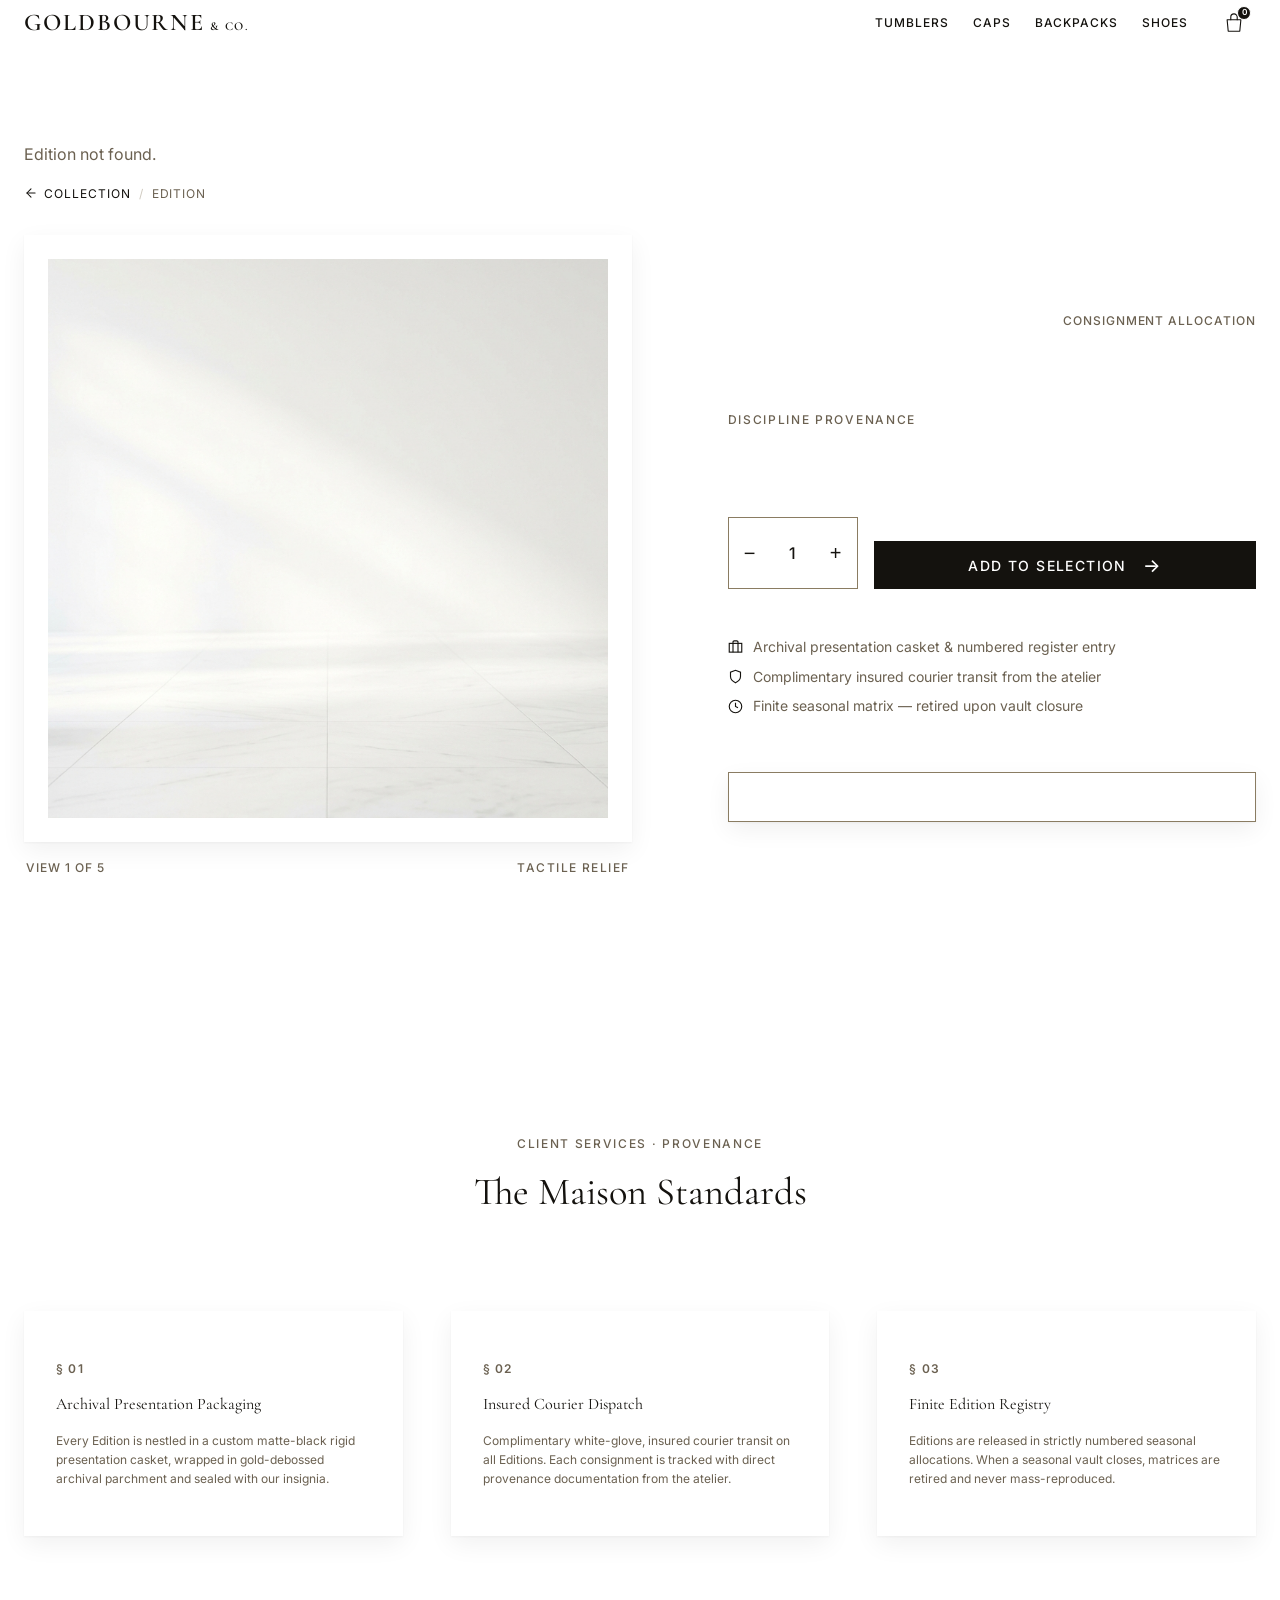
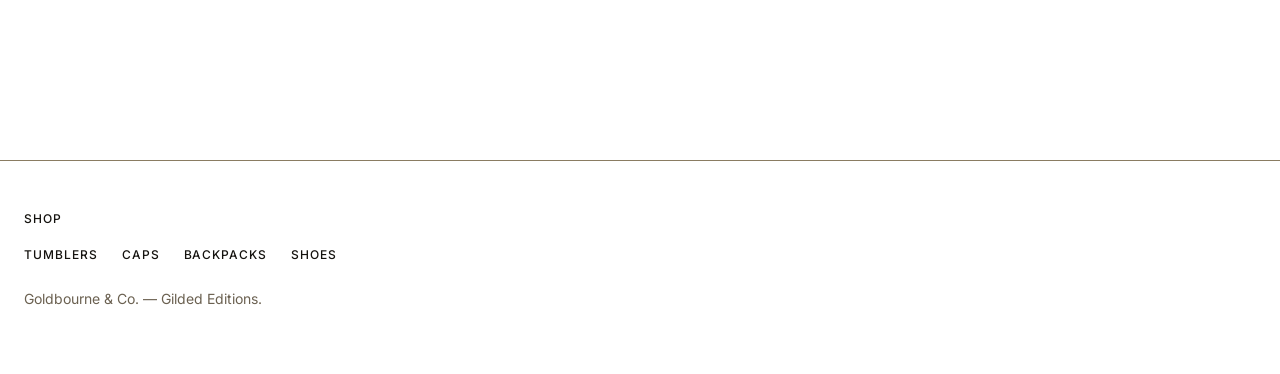
==== commit 16d2e2d0: "feat(light-minimal): add DOM containers for upsell widget and ensemble section" ====
--- a/themes/light-minimal/product.html
+++ b/themes/light-minimal/product.html
@@ -131,6 +131,9 @@
           Finite seasonal matrix &mdash; retired upon vault closure
         </li>
       </ul>
+
+      <!-- Ensemble Upsell Compact Widget -->
+      <section class="pdp-bundle-widget" id="pdpBundleWidget" aria-label="Ensemble Offer" hidden></section>
     </div>
   </div>
 
@@ -168,6 +171,17 @@
         </p>
       </div>
     </div>
+  </section>
+
+  <!-- The Complete Ensemble Showcase Section -->
+  <section class="section pdp-ensemble" id="pdpEnsemble" aria-label="The Complete Ensemble" hidden>
+    <div class="pdp-ensemble__header">
+      <p class="section-tag" id="ensembleEyebrow">Curated Syndicate &middot; Synergistic Disciplines</p>
+      <h2 class="preview__heading" id="ensembleTitle">The Complete Ensemble</h2>
+      <p class="preview__lead" id="ensembleLead"></p>
+    </div>
+    <div class="pdp-ensemble__grid" id="ensembleGrid"></div>
+    <div class="pdp-ensemble__footer" id="ensembleFooter"></div>
   </section>
 
   <!-- Curated Related Editions Section -->
--- a/themes/light-minimal/assets/components.css
+++ b/themes/light-minimal/assets/components.css
@@ -2748,4 +2748,322 @@
   margin: 0;
 }
 
-
+/* ==========================================================================
+   PDP Upsell: Compact Widget & Complete Ensemble Showcase
+   ========================================================================== */
+
+/* 1. Compact Widget (Right Column) */
+.pdp-bundle-widget {
+  margin-top: var(--space-4);
+  padding: var(--space-3);
+  background: var(--bg);
+  border: 1px solid var(--border);
+  box-shadow: var(--shadow-sm);
+  display: flex;
+  flex-direction: column;
+  gap: var(--space-2);
+}
+
+.pdp-bundle-widget__header {
+  display: flex;
+  flex-direction: column;
+  gap: 0.25rem;
+}
+
+.pdp-bundle-widget__tag {
+  font-family: var(--font-body);
+  font-size: var(--fs-1);
+  letter-spacing: 0.14em;
+  text-transform: uppercase;
+  color: var(--muted);
+  margin: 0;
+}
+
+.pdp-bundle-widget__title {
+  font-family: var(--font-heading);
+  font-size: var(--fs-4);
+  font-weight: 500;
+  color: var(--fg);
+  margin: 0;
+}
+
+.pdp-bundle-list {
+  display: flex;
+  flex-direction: column;
+  gap: var(--space-2);
+  margin: 0;
+  padding: 0;
+  list-style: none;
+}
+
+.pdp-bundle-item {
+  display: flex;
+  align-items: center;
+  gap: var(--space-2);
+  font-size: var(--fs-2);
+}
+
+.pdp-bundle-item__check {
+  width: 18px;
+  height: 18px;
+  accent-color: var(--fg);
+  cursor: pointer;
+}
+
+.pdp-bundle-item__check:disabled {
+  cursor: not-allowed;
+  opacity: 0.7;
+}
+
+.pdp-bundle-item__thumb {
+  width: 48px;
+  height: 48px;
+  object-fit: cover;
+  background: var(--bg);
+  border: 1px solid var(--border);
+  flex-shrink: 0;
+}
+
+.pdp-bundle-item__info {
+  display: flex;
+  flex-direction: column;
+  flex-grow: 1;
+  min-width: 0;
+}
+
+.pdp-bundle-item__title {
+  font-family: var(--font-body);
+  font-weight: 500;
+  font-size: var(--fs-2);
+  white-space: nowrap;
+  overflow: hidden;
+  text-overflow: ellipsis;
+  color: var(--fg);
+  text-decoration: none;
+}
+
+.pdp-bundle-item__title:hover {
+  text-decoration: underline;
+}
+
+.pdp-bundle-item__meta {
+  font-size: var(--fs-1);
+  color: var(--muted);
+  display: flex;
+  align-items: center;
+  gap: var(--space-1);
+}
+
+.pdp-bundle-item__select {
+  font-family: var(--font-body);
+  font-size: var(--fs-1);
+  padding: 2px 6px;
+  background: var(--bg);
+  border: 1px solid var(--border);
+  color: var(--fg);
+  cursor: pointer;
+  border-radius: 0;
+}
+
+.pdp-bundle-pricing {
+  display: flex;
+  align-items: baseline;
+  justify-content: space-between;
+  padding-top: var(--space-2);
+  border-top: 1px solid var(--border);
+}
+
+.pdp-bundle-pricing__amounts {
+  display: flex;
+  align-items: baseline;
+  gap: var(--space-1);
+}
+
+.pdp-bundle-pricing__total {
+  font-family: var(--font-heading);
+  font-size: var(--fs-5);
+  font-weight: 500;
+  color: var(--fg);
+}
+
+.pdp-bundle-pricing__was {
+  font-size: var(--fs-2);
+  color: var(--muted);
+  text-decoration: line-through;
+}
+
+.pdp-bundle-pricing__badge {
+  font-family: var(--font-body);
+  font-size: var(--fs-1);
+  font-weight: 500;
+  letter-spacing: 0.05em;
+  color: var(--fg);
+  border: 1px solid var(--gold);
+  padding: 2px 8px;
+}
+
+.btn--bundle-add {
+  width: 100%;
+  display: flex;
+  align-items: center;
+  justify-content: center;
+  gap: var(--space-1);
+}
+
+.pdp-bundle-widget__scroll {
+  font-family: var(--font-body);
+  font-size: var(--fs-1);
+  color: var(--muted);
+  text-align: center;
+  text-decoration: underline;
+  cursor: pointer;
+  background: none;
+  border: none;
+  padding: 0;
+}
+
+.pdp-bundle-widget__scroll:hover {
+  color: var(--fg);
+}
+
+/* 2. The Complete Ensemble Showcase Section */
+.pdp-ensemble {
+  padding-top: var(--space-6);
+  padding-bottom: var(--space-6);
+  border-top: 1px solid var(--border);
+}
+
+.pdp-ensemble__header {
+  margin-bottom: var(--space-5);
+  max-width: 800px;
+}
+
+.pdp-ensemble__grid {
+  display: grid;
+  grid-template-columns: repeat(3, 1fr);
+  gap: var(--space-4);
+  margin-bottom: var(--space-5);
+}
+
+.pdp-ensemble-card {
+  background: var(--bg);
+  border: 1px solid var(--border);
+  padding: var(--mat);
+  display: flex;
+  flex-direction: column;
+  gap: var(--space-2);
+  position: relative;
+  box-shadow: var(--shadow-sm);
+  transition: border-color var(--dur) var(--ease-lux);
+}
+
+.pdp-ensemble-card.is-active {
+  border-color: var(--fg);
+}
+
+.pdp-ensemble-card__badge {
+  position: absolute;
+  top: 1rem;
+  left: 1rem;
+  z-index: 2;
+  font-family: var(--font-body);
+  font-size: var(--fs-1);
+  letter-spacing: 0.1em;
+  text-transform: uppercase;
+  background: var(--bg);
+  padding: 2px 8px;
+  border: 1px solid var(--border);
+  color: var(--muted);
+}
+
+.pdp-ensemble-card__img-wrap {
+  aspect-ratio: 1;
+  background: var(--bg);
+  overflow: hidden;
+  border: 1px solid rgba(20, 18, 14, 0.06);
+}
+
+.pdp-ensemble-card__img {
+  width: 100%;
+  height: 100%;
+  object-fit: cover;
+  transition: transform var(--dur-slow) var(--ease-lux);
+}
+
+.pdp-ensemble-card:hover .pdp-ensemble-card__img {
+  transform: scale(1.02);
+}
+
+.pdp-ensemble-card__title {
+  font-family: var(--font-heading);
+  font-size: var(--fs-4);
+  font-weight: 400;
+  line-height: 1.25;
+  color: var(--fg);
+  margin: 0;
+}
+
+.pdp-ensemble-card__meta {
+  font-size: var(--fs-1);
+  color: var(--muted);
+  display: flex;
+  align-items: center;
+  gap: var(--space-1);
+}
+
+.pdp-ensemble-card__controls {
+  display: flex;
+  align-items: center;
+  justify-content: space-between;
+  margin-top: auto;
+  padding-top: var(--space-2);
+  border-top: 1px solid var(--border);
+}
+
+.pdp-ensemble-card__check-label {
+  display: flex;
+  align-items: center;
+  gap: var(--space-1);
+  font-size: var(--fs-2);
+  color: var(--fg);
+  cursor: pointer;
+}
+
+.pdp-ensemble__footer {
+  display: flex;
+  align-items: center;
+  justify-content: space-between;
+  background: var(--bg);
+  border: 1px solid var(--border);
+  padding: var(--space-3) var(--space-4);
+  box-shadow: var(--shadow-sm);
+  flex-wrap: wrap;
+  gap: var(--space-3);
+}
+
+.pdp-ensemble__footer-info {
+  display: flex;
+  flex-direction: column;
+  gap: 0.25rem;
+}
+
+.pdp-ensemble__footer-title {
+  font-family: var(--font-heading);
+  font-size: var(--fs-5);
+  font-weight: 500;
+  margin: 0;
+  color: var(--fg);
+}
+
+@media (max-width: 860px) {
+  .pdp-ensemble__grid {
+    grid-template-columns: 1fr;
+  }
+  .pdp-ensemble__footer {
+    flex-direction: column;
+    align-items: stretch;
+  }
+}
+
+
+
